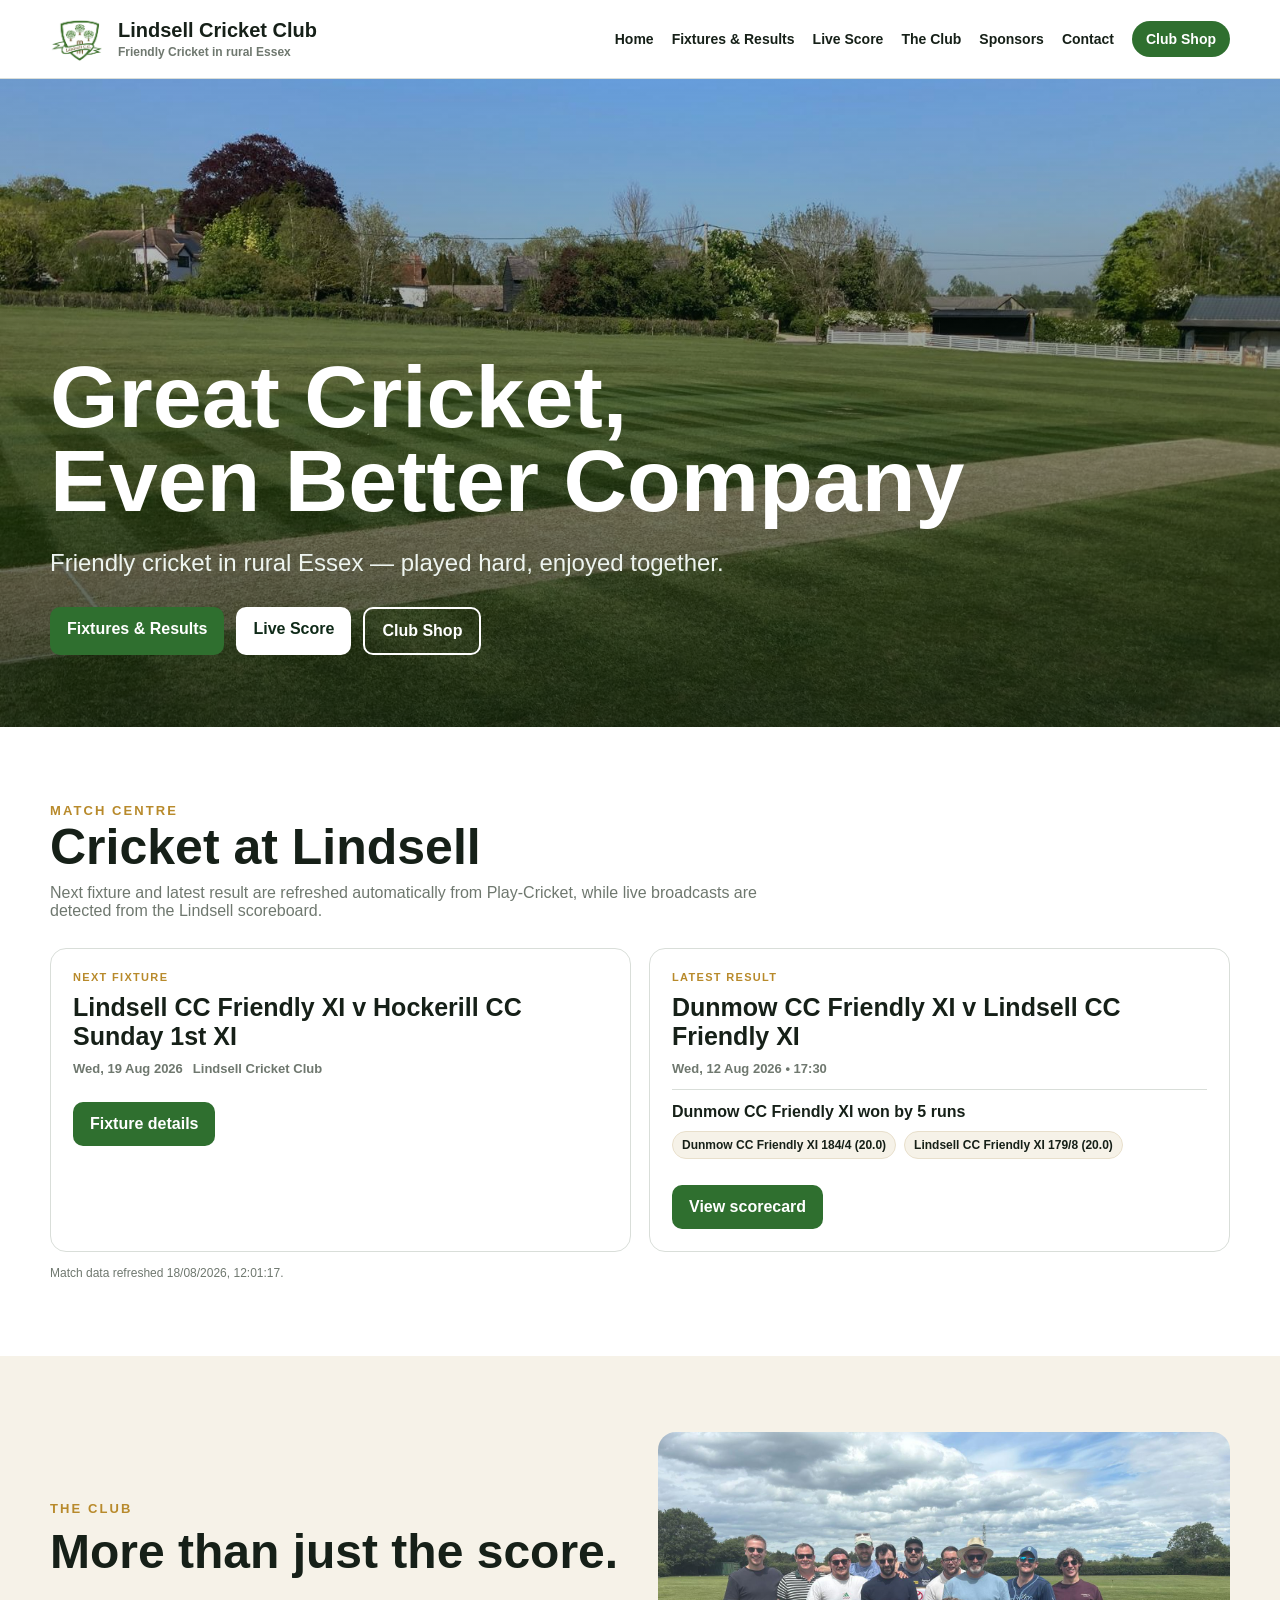
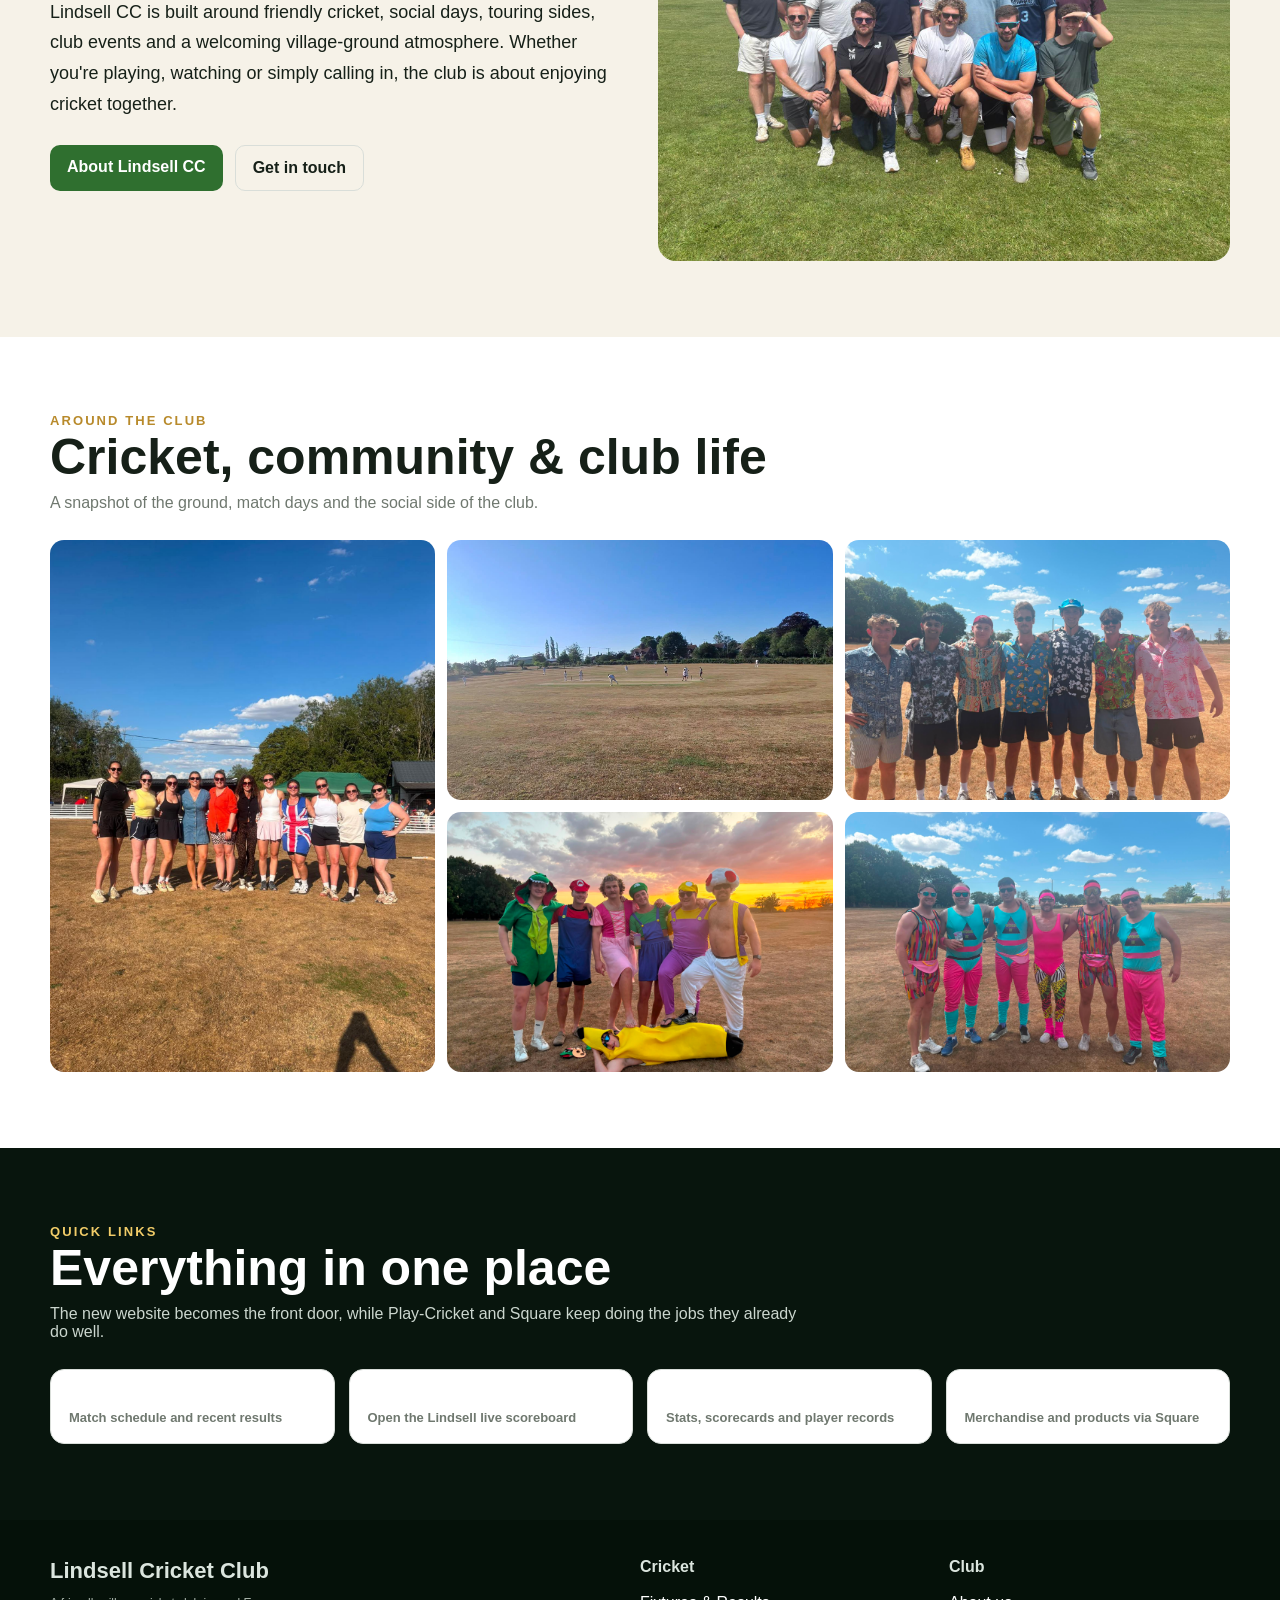
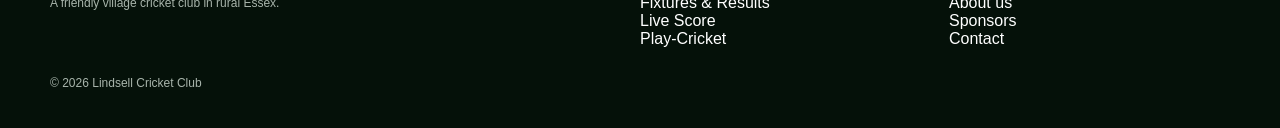
==== index.html @ eb9a1434 "Add files via upload" ====
<!doctype html>
<html lang="en">
<head>
<meta charset="utf-8">
<meta name="viewport" content="width=device-width,initial-scale=1">
<meta name="description" content="Official website of Lindsell Cricket Club">
<title>Home | Lindsell Cricket Club</title>
<link rel="stylesheet" href="assets/css/style.css?v=1.3.9">
</head>
<body class="home-page">
<header class="site-header">
  <div class="container header-inner">
    <a class="brand" href="index.html">
      <img src="assets/images/logo.png" alt="Lindsell Cricket Club logo">
      <div class="brand-text"><strong>Lindsell Cricket Club</strong><span>Friendly Cricket in rural Essex</span></div>
    </a>
    <button class="menu-btn" aria-label="Open menu">☰</button>
    <nav class="nav">
      <a href="index.html">Home</a>
      <a href="fixtures.html">Fixtures & Results</a>
      <a href="live.html">Live Score</a>
      <a href="club.html">The Club</a>
      <a href="sponsors.html">Sponsors</a>
      <a href="contact.html">Contact</a>
      <a class="shop" href="https://lindsell-cc.square.site/" target="_blank" rel="noopener">Club Shop</a>
    </nav>
  </div>
</header>

<section class="hero"><div class="container hero-inner">
  <h1>Great Cricket,<br>Even Better Company</h1>
  <p>Friendly cricket in rural Essex — played hard, enjoyed together.</p>
  <div class="actions"><a class="btn primary" href="fixtures.html">Fixtures & Results</a><a class="btn secondary" href="live.html">Live Score</a><a class="btn outline" href="https://lindsell-cc.square.site/" target="_blank" rel="noopener">Club Shop</a></div>
</div></section>

<section class="section"><div class="container">
  <div class="home-live-banner" data-live-now>
    <div>
      <div class="live-badge"><i></i> LIVE SCOREBOARD</div>
      <div class="live-title" data-live-title>Live cricket at Lindsell</div>
      <div class="live-copy" data-live-copy></div>
    </div>
    <div class="actions"><a class="btn secondary" data-live-link href="live.html">WATCH LIVE SCORE</a></div>
  </div>
  <div class="section-title section-title-stacked"><div><div class="kicker" style="color:var(--gold)">Match centre</div><h2>Cricket at Lindsell</h2></div><p>Next fixture and latest result are refreshed automatically from Play-Cricket, while live broadcasts are detected from the Lindsell scoreboard.</p></div>
  <div class="match-grid">
    <article class="match-card" data-next-fixture><div class="match-label">Next fixture</div><h3>Loading…</h3></article>
    <article class="match-card" data-latest-result><div class="match-label">Latest result</div><h3>Loading…</h3></article>
  </div>
  <div class="data-note" data-match-updated>Loading match data…</div>
</div></section>

<section class="section alt"><div class="container split">
  <div><div class="kicker" style="color:var(--gold)">The club</div><h2 class="club-intro-title">More than just the score.</h2><p class="prose" style="font-size:18px">Lindsell CC is built around friendly cricket, social days, touring sides, club events and a welcoming village-ground atmosphere. Whether you're playing, watching or simply calling in, the club is about enjoying cricket together.</p><div class="actions"><a class="btn primary" href="club.html">About Lindsell CC</a><a class="btn" style="border:1px solid var(--line)" href="contact.html">Get in touch</a></div></div>
  <img src="assets/images/club-team.jpeg" alt="Lindsell Cricket Club group">
</div></section>

<section class="section"><div class="container">
  <div class="section-title section-title-stacked around-club-title"><div><div class="kicker" style="color:var(--gold)">Around the club</div><h2>Cricket, community & club life</h2></div><p>A snapshot of the ground, match days and the social side of the club.</p></div>
  <div class="gallery"><img class="tall" src="assets/images/club-women.jpeg" alt="Club group"><img src="assets/images/ground-match.jpeg" alt="Match at Lindsell"><img src="assets/images/club-youth.jpeg" alt="Young club players"><img src="assets/images/club-fun-1.jpeg" alt="Club fancy dress"><img src="assets/images/club-fun-2.jpeg" alt="Club social team"></div>
</div></section>

<section class="section dark"><div class="container">
  <div class="section-title section-title-stacked"><div><div class="kicker">Quick links</div><h2>Everything in one place</h2></div><p>The new website becomes the front door, while Play-Cricket and Square keep doing the jobs they already do well.</p></div>
  <div class="quick-links"><a href="fixtures.html">Fixtures & Results<span>Match schedule and recent results</span></a><a href="live.html">Live Score<span>Open the Lindsell live scoreboard</span></a><a href="https://lindsell.play-cricket.com/" target="_blank" rel="noopener">Play-Cricket<span>Stats, scorecards and player records</span></a><a href="https://lindsell-cc.square.site/" target="_blank" rel="noopener">Club Shop<span>Merchandise and products via Square</span></a></div>
</div></section>

<footer class="footer">
  <div class="container footer-grid">
    <div><strong style="font-size:22px">Lindsell Cricket Club</strong><p class="small">A friendly village cricket club in rural Essex.</p></div>
    <div><strong>Cricket</strong><br><br><a href="fixtures.html">Fixtures & Results</a><br><a href="live.html">Live Score</a><br><a href="https://lindsell.play-cricket.com/" target="_blank" rel="noopener">Play-Cricket</a></div>
    <div><strong>Club</strong><br><br><a href="club.html">About us</a><br><a href="sponsors.html">Sponsors</a><br><a href="contact.html">Contact</a></div>
  </div>
  <div class="container small" style="margin-top:28px">© 2026 Lindsell Cricket Club</div>
</footer>
<script src="assets/js/site.js?v=1.3.9"></script>
<script src="assets/js/config.js?v=1.3.9"></script>
<script src="assets/js/match-centre.js?v=1.3.9"></script>
</body>
</html>
---- assets/css/style.css ----
:root{
  --green:#2f6f2f;
  --green-dark:#0f2a18;
  --green-deep:#08150d;
  --gold:#b88a2b;
  --cream:#f6f2e8;
  --white:#fff;
  --ink:#162018;
  --muted:#6f786f;
  --line:#d9ded9;
  --max:1180px
}

*{box-sizing:border-box}

html{scroll-behavior:smooth}

body{
  margin:0;
  font-family:Arial,Helvetica,sans-serif;
  color:var(--ink);
  background:#fff
}

a{color:inherit}

img{
  max-width:100%;
  display:block
}

.container{
  width:min(var(--max),calc(100% - 32px));
  margin:0 auto
}


/* =========================
   HEADER
   ========================= */

.site-header{
  position:sticky;
  top:0;
  z-index:100;
  background:rgba(255,255,255,.96);
  backdrop-filter:blur(8px);
  border-bottom:1px solid var(--line)
}

.header-inner{
  min-height:78px;
  display:flex;
  align-items:center;
  justify-content:space-between;
  gap:20px
}

.brand{
  display:flex;
  align-items:center;
  gap:12px;
  text-decoration:none;
  font-weight:900
}

.brand img{
  width:56px;
  height:56px;
  object-fit:contain
}

.brand-text strong{
  display:block;
  font-size:20px
}

.brand-text span{
  font-size:12px;
  color:var(--muted);
  font-weight:700
}

.nav{
  display:flex;
  align-items:center;
  gap:18px;
  flex-wrap:wrap
}

.nav a{
  text-decoration:none;
  font-weight:800;
  font-size:14px
}

.nav a:hover{
  color:var(--green)
}

.nav .shop{
  background:var(--green);
  color:white;
  padding:10px 14px;
  border-radius:999px
}

.menu-btn{
  display:none;
  border:0;
  background:none;
  font-size:26px
}


/* =========================
   HOMEPAGE HERO
   ========================= */

.hero{
  min-height:72vh;
  position:relative;
  color:#fff;
  display:flex;
  align-items:flex-end;
  background:
    linear-gradient(180deg,rgba(3,18,8,.12),rgba(3,18,8,.75)),
    url("../images/ground-pristine.jpeg") center/cover no-repeat
}

.hero-inner{
  padding:120px 0 72px
}

.kicker{
  color:#f1cc68;
  font-size:13px;
  font-weight:900;
  letter-spacing:.16em;
  text-transform:uppercase
}

/*
  Wider heading area so the hero displays:

  Great Cricket,
  Even Better Company.
*/

.hero h1{
  font-size:clamp(46px,8vw,88px);
  line-height:.95;
  margin:10px 0 16px;
  max-width:1200px
}

.hero p{
  font-size:clamp(18px,2.2vw,24px);
  max-width:720px;
  line-height:1.45;
  color:#edf4ef
}


/* =========================
   BUTTONS
   ========================= */

.actions{
  display:flex;
  gap:12px;
  flex-wrap:wrap;
  margin-top:26px
}

.btn{
  display:inline-block;
  text-decoration:none;
  font-weight:900;
  border-radius:10px;
  padding:13px 17px
}

.btn.primary{
  background:var(--green);
  color:#fff
}

.btn.secondary{
  background:#fff;
  color:var(--green-dark)
}

.btn.outline{
  border:2px solid #fff;
  color:#fff
}


/* =========================
   GENERAL SECTIONS
   ========================= */

.section{
  padding:76px 0
}

.section.alt{
  background:var(--cream)
}

.section.dark{
  background:var(--green-deep);
  color:#fff
}

.section-title{
  display:flex;
  justify-content:space-between;
  align-items:end;
  gap:20px;
  margin-bottom:28px
}

.section-title h2{
  font-size:clamp(30px,5vw,50px);
  margin:0
}

.section-title p{
  margin:0;
  color:var(--muted);
  max-width:620px
}

.section.dark .section-title p{
  color:#cbd6ce
}


/* Stacked section titles */

.section-title-stacked{
  display:block;
  margin-bottom:28px;
}

.section-title-stacked h2{
  margin-bottom:8px;
}

.section-title-stacked p{
  margin:0;
  max-width:760px;
}


/* =========================
   CARDS
   ========================= */

.cards{
  display:grid;
  grid-template-columns:repeat(3,1fr);
  gap:18px
}

.card{
  border:1px solid var(--line);
  border-radius:16px;
  overflow:hidden;
  background:#fff
}

.card .body{
  padding:20px
}

.card .label{
  font-size:11px;
  font-weight:900;
  letter-spacing:.12em;
  text-transform:uppercase;
  color:var(--gold)
}

.card h3{
  font-size:24px;
  margin:8px 0 10px
}

.card p{
  color:var(--muted);
  line-height:1.5
}

.card img{
  width:100%;
  height:230px;
  object-fit:cover
}


/* =========================
   SCORE BOXES
   ========================= */

.score-strip{
  display:grid;
  grid-template-columns:1fr 1fr;
  gap:18px
}

.score-box{
  border-radius:16px;
  padding:24px;
  background:var(--green-dark);
  color:#fff;
  min-height:180px
}

.score-box .eyebrow{
  font-size:11px;
  letter-spacing:.12em;
  text-transform:uppercase;
  color:#e8c85f;
  font-weight:900
}

.score-box h3{
  font-size:28px;
  margin:8px 0
}

.score-box p{
  color:#c8d4cb
}

.live-pill{
  display:inline-flex;
  align-items:center;
  gap:7px;
  background:#11361f;
  border:1px solid #1f5b33;
  padding:7px 10px;
  border-radius:999px;
  font-size:12px;
  font-weight:900
}

.live-dot{
  width:9px;
  height:9px;
  border-radius:50%;
  background:#2fe36c
}


/* =========================
   GALLERY
   ========================= */

.gallery{
  display:grid;
  grid-template-columns:repeat(3,1fr);
  grid-auto-rows:260px;
  gap:12px
}

.gallery img{
  width:100%;
  height:100%;
  object-fit:cover;
  border-radius:14px
}

.gallery .tall{
  grid-row:span 2
}

.gallery .wide{
  grid-column:span 2
}


/* =========================
   SPLIT CONTENT
   ========================= */

.split{
  display:grid;
  grid-template-columns:1fr 1fr;
  gap:36px;
  align-items:center
}

.split img{
  border-radius:18px;
  height:100%;
  object-fit:cover
}

.club-intro-title{
  font-size:48px;
  margin:8px 0 16px
}


/* =========================
   QUICK LINKS
   ========================= */

.quick-links{
  display:grid;
  grid-template-columns:repeat(4,1fr);
  gap:14px
}

.quick-links a{
  display:block;
  text-decoration:none;
  border:1px solid var(--line);
  border-radius:14px;
  padding:18px;
  background:#fff;
  font-weight:900
}

.quick-links a span{
  display:block;
  color:var(--muted);
  font-size:13px;
  margin-top:4px;
  font-weight:600
}


/* =========================
   FOOTER
   ========================= */

.footer{
  background:#051109;
  color:#dbe5de;
  padding:38px 0
}

.footer-grid{
  display:grid;
  grid-template-columns:2fr 1fr 1fr;
  gap:28px
}

.footer a{
  color:#fff;
  text-decoration:none
}

.small{
  font-size:12px;
  color:#a8b4ab
}


/* =========================
   INNER PAGE HERO
   ========================= */

.page-hero{
  background:var(--green-dark);
  color:#fff;
  padding:70px 0 50px
}

.page-hero h1{
  font-size:clamp(40px,7vw,68px);
  margin:0 0 8px
}

.prose{
  max-width:850px;
  font-size:18px;
  line-height:1.7
}

.notice{
  border-left:5px solid var(--gold);
  background:#fff8df;
  padding:16px 18px;
  border-radius:8px
}


/* =========================
   MATCH CENTRE
   ========================= */

.match-grid{
  display:grid;
  grid-template-columns:1fr 1fr;
  gap:18px
}

.match-card{
  position:relative;
  border:1px solid var(--line);
  border-radius:16px;
  background:#fff;
  padding:22px;
  overflow:hidden
}

.match-card .match-label{
  font-size:11px;
  font-weight:900;
  letter-spacing:.12em;
  text-transform:uppercase;
  color:var(--gold)
}

.match-card h3{
  font-size:25px;
  line-height:1.15;
  margin:10px 0
}

.match-meta{
  display:flex;
  gap:10px;
  flex-wrap:wrap;
  color:var(--muted);
  font-size:13px;
  font-weight:700
}

.match-result{
  margin-top:13px;
  padding-top:13px;
  border-top:1px solid var(--line);
  font-weight:900
}

.innings-list{
  display:flex;
  gap:8px;
  flex-wrap:wrap;
  margin-top:10px
}

.innings-chip{
  background:var(--cream);
  border:1px solid #e8dfcb;
  border-radius:999px;
  padding:6px 9px;
  font-size:12px;
  font-weight:900
}


/* =========================
   LIVE HOMEPAGE BANNER
   ========================= */

.home-live-banner{
  display:none;
  margin-bottom:18px;
  border-radius:16px;
  padding:18px 20px;
  background:linear-gradient(135deg,#0a3519,#061d0e);
  color:#fff;
  border:1px solid #1a6032
}

.home-live-banner.visible{
  display:flex;
  align-items:center;
  justify-content:space-between;
  gap:18px
}

.home-live-banner .live-title{
  font-size:clamp(24px,4vw,38px);
  font-weight:950;
  margin:4px 0
}

.home-live-banner .live-copy{
  color:#cce0d2
}

.home-live-banner .live-badge{
  display:inline-flex;
  gap:8px;
  align-items:center;
  color:#4cf07c;
  font-size:12px;
  font-weight:950;
  letter-spacing:.08em
}

.home-live-banner .live-badge i{
  display:block;
  width:10px;
  height:10px;
  background:#33e36c;
  border-radius:50%;
  box-shadow:0 0 0 5px rgba(51,227,108,.12)
}


/* =========================
   FIXTURES
   ========================= */

.fixtures-list{
  display:grid;
  gap:12px
}

.fixture-row{
  display:grid;
  grid-template-columns:150px 1fr auto;
  gap:18px;
  align-items:center;
  padding:17px 18px;
  border:1px solid var(--line);
  border-radius:14px;
  background:#fff
}

.fixture-date{
  font-size:13px;
  color:var(--muted);
  font-weight:800
}

.fixture-teams{
  font-weight:900;
  font-size:18px
}

.fixture-ground{
  font-size:12px;
  color:var(--muted);
  margin-top:5px
}

.fixture-row a{
  text-decoration:none;
  color:var(--green);
  font-weight:900
}

.fixture-result{
  margin-top:5px;
  font-size:13px;
  font-weight:800;
  color:var(--green)
}

.data-note{
  font-size:12px;
  color:var(--muted);
  margin-top:14px
}


/* =========================
   SPONSOR CTA
   ========================= */

.sponsor-cta{
  align-items:start;
}

.sponsor-cta > div{
  padding-top:20px;
}


/* =========================
   WEBSITE v1.3
   CLUB / CONTACT / SPONSORS
   ========================= */

.contact-layout{
  display:grid;
  grid-template-columns:minmax(0,.9fr) minmax(0,1.1fr);
  gap:36px;
  align-items:start
}

.contact-list{
  display:grid;
  gap:12px;
  margin-top:24px
}

.contact-item{
  border:1px solid var(--line);
  border-radius:14px;
  padding:16px 18px;
  background:#fff
}

.contact-label{
  font-size:11px;
  color:var(--gold);
  font-weight:900;
  letter-spacing:.11em;
  text-transform:uppercase;
  margin-bottom:6px
}

.contact-item a{
  color:var(--green);
  font-weight:900;
  text-decoration:none
}

.social-links{
  display:flex;
  flex-wrap:wrap;
  gap:10px;
  margin-top:24px
}

.social-links a{
  display:inline-flex;
  align-items:center;
  justify-content:center;
  padding:10px 13px;
  border-radius:999px;
  background:var(--green-dark);
  color:#fff;
  text-decoration:none;
  font-size:13px;
  font-weight:900
}

.map-card{
  overflow:hidden;
  border:1px solid var(--line);
  border-radius:18px;
  min-height:480px;
  background:#e8ece9;
  box-shadow:0 18px 45px rgba(0,0,0,.08)
}

.map-card iframe{
  display:block;
  width:100%;
  min-height:480px;
  height:100%;
  border:0
}

.sponsor-grid{
  display:grid;
  grid-template-columns:repeat(3,minmax(0,1fr));
  gap:18px
}

.sponsor-card{
  border:1px solid var(--line);
  border-radius:16px;
  padding:24px;
  background:#fff;
  display:flex;
  flex-direction:column;
  align-items:flex-start;
  min-height:270px
}

.sponsor-name{
  font-size:26px;
  font-weight:950;
  line-height:1.05;
  color:var(--green-dark)
}

.sponsor-card p{
  color:var(--muted);
  line-height:1.55;
  flex:1
}


/* =========================
   WEBSITE v1.3.1
   SPONSOR LOGOS
   ========================= */

.sponsor-logo{
  width:100%;
  height:150px;
  display:flex;
  align-items:center;
  justify-content:center;
  margin-bottom:22px;
  padding:6px 10px;
  border-bottom:1px solid var(--line)
}

.sponsor-logo img{
  display:block;
  width:auto;
  height:auto;
  max-width:220px;
  max-height:130px;
  object-fit:contain
}


/* =========================
   TABLET / SMALL DESKTOP
   ========================= */

@media(max-width:900px){

  .nav{
    display:none;
    position:absolute;
    left:0;
    right:0;
    top:78px;
    background:#fff;
    padding:18px 16px;
    border-bottom:1px solid var(--line);
    flex-direction:column;
    align-items:flex-start
  }

  .nav.open{
    display:flex
  }

/* =========================
   WEBSITE v1.2 — INTEGRATED LIVE SCORE
   ========================= */

.live-page-hero{
  padding-bottom:42px;
}

.live-score-section{
  padding-top:42px;
}

.live-score-toolbar{
  display:flex;
  align-items:end;
  justify-content:space-between;
  gap:20px;
  margin-bottom:18px;
}

.live-score-toolbar h2{
  margin:5px 0 0;
  font-size:clamp(30px,5vw,48px);
}

.live-score-frame-shell{
  width:100%;
  aspect-ratio:16 / 9;
  border-radius:18px;
  overflow:hidden;
  background:#020403;
  border:1px solid #1c2b22;
  box-shadow:0 18px 45px rgba(0,0,0,.12);
}

.live-score-frame{
  display:block;
  width:100%;
  height:100%;
  border:0;
  background:#020403;
}

.live-page-note{
  margin-top:16px;
  padding:14px 16px;
  border-radius:12px;
  background:var(--cream);
  color:var(--muted);
  font-size:13px;
  line-height:1.5;
}

.live-page-note strong{
  color:var(--ink);
}

@media(max-width:760px){

  .live-score-toolbar{
    align-items:flex-start;
    flex-direction:column;
  }

  .live-score-frame-shell{
    border-radius:12px;
  }

}

  .menu-btn{
    display:block
  }

  .cards,
  .quick-links{
    grid-template-columns:1fr 1fr
  }

  .split,
  .score-strip{
    grid-template-columns:1fr
  }

  .gallery{
    grid-template-columns:1fr 1fr
  }

  .gallery .wide{
    grid-column:span 1
  }

  .footer-grid{
    grid-template-columns:1fr
  }

  .contact-layout{
    grid-template-columns:1fr
  }

  .sponsor-grid{
    grid-template-columns:1fr
  }

  .map-card,
  .map-card iframe{
    min-height:380px
  }
}


/* =========================
   MOBILE
   ========================= */

@media(max-width:760px){

  .match-grid{
    grid-template-columns:1fr
  }

  .home-live-banner.visible{
    display:block
  }

  .home-live-banner .actions{
    margin-top:14px
  }

  .fixture-row{
    grid-template-columns:1fr
  }
}

@media(max-width:620px){

  /* Homepage mobile layout: keep key headings intentional and easy to scan. */
  .home-page .section{
    padding:52px 0
  }

  .home-page .hero h1{
    font-size:clamp(27px,7.4vw,34px);
    line-height:1;
    white-space:nowrap
  }

  .home-page .hero .actions{
    display:flex;
    flex-direction:column;
    align-items:flex-start;
    width:auto;
    max-width:none
  }

  .home-page .hero .actions .btn{
    display:inline-block;
    width:auto;
    text-align:center
  }

  .home-page .section-title{
    display:block;
    margin-bottom:24px
  }

  .home-page .section-title h2{
    font-size:clamp(25px,7.5vw,30px);
    line-height:1.08;
    white-space:nowrap;
    margin-top:5px
  }

  .home-page .section-title p{
    max-width:none;
    margin-top:12px;
    line-height:1.5
  }

  .home-page .section-title .kicker{
    white-space:nowrap
  }

  .home-page .quick-links a{
    display:flex;
    flex-direction:column;
    justify-content:center;
    min-height:58px;
    padding:6px 18px
  }

  .home-page .around-club-title h2{
    font-size:clamp(20px,6vw,28px)
  }

  .home-page .club-intro-title{
    font-size:clamp(24px,7vw,30px);
    line-height:1.05;
    white-space:nowrap
  }

  .home-page .menu-btn{
    width:44px;
    height:44px;
    padding:0;
    display:grid;
    place-items:center;
    cursor:pointer
  }

  .cards,
  .quick-links,
  .gallery{
    grid-template-columns:1fr
  }

  .gallery .tall,
  .gallery .wide{
    grid-row:auto;
    grid-column:auto
  }

  .hero{
    min-height:66vh
  }

  .hero-inner{
    padding:90px 0 48px
  }

  .brand-text span{
    display:none
  }
}

.sponsor-card .btn{
  align-self:center;
}
@media(max-width:380px){

  .home-page .header-inner{
    gap:8px
  }

  .home-page .brand{
    gap:8px
  }

  .home-page .brand img{
    width:48px;
    height:48px
  }

  .home-page .brand-text strong{
    font-size:17px
  }
}
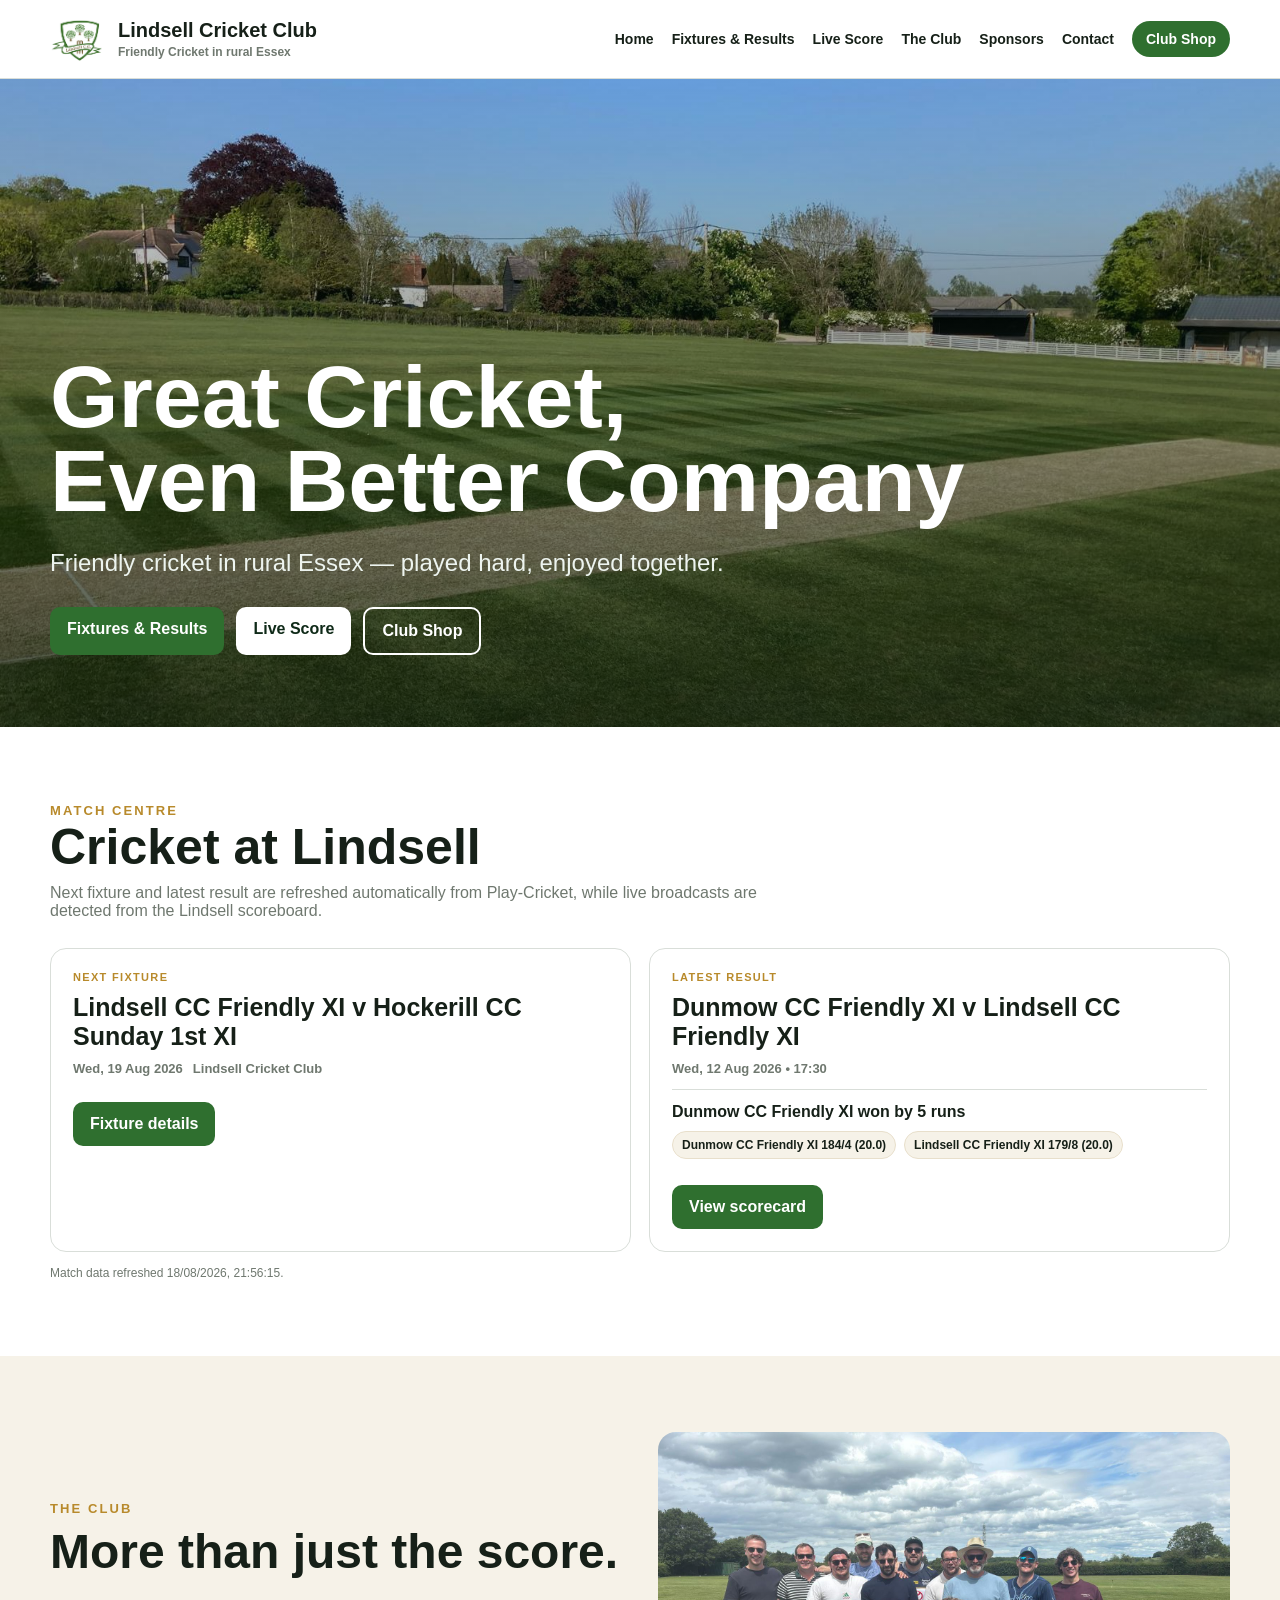
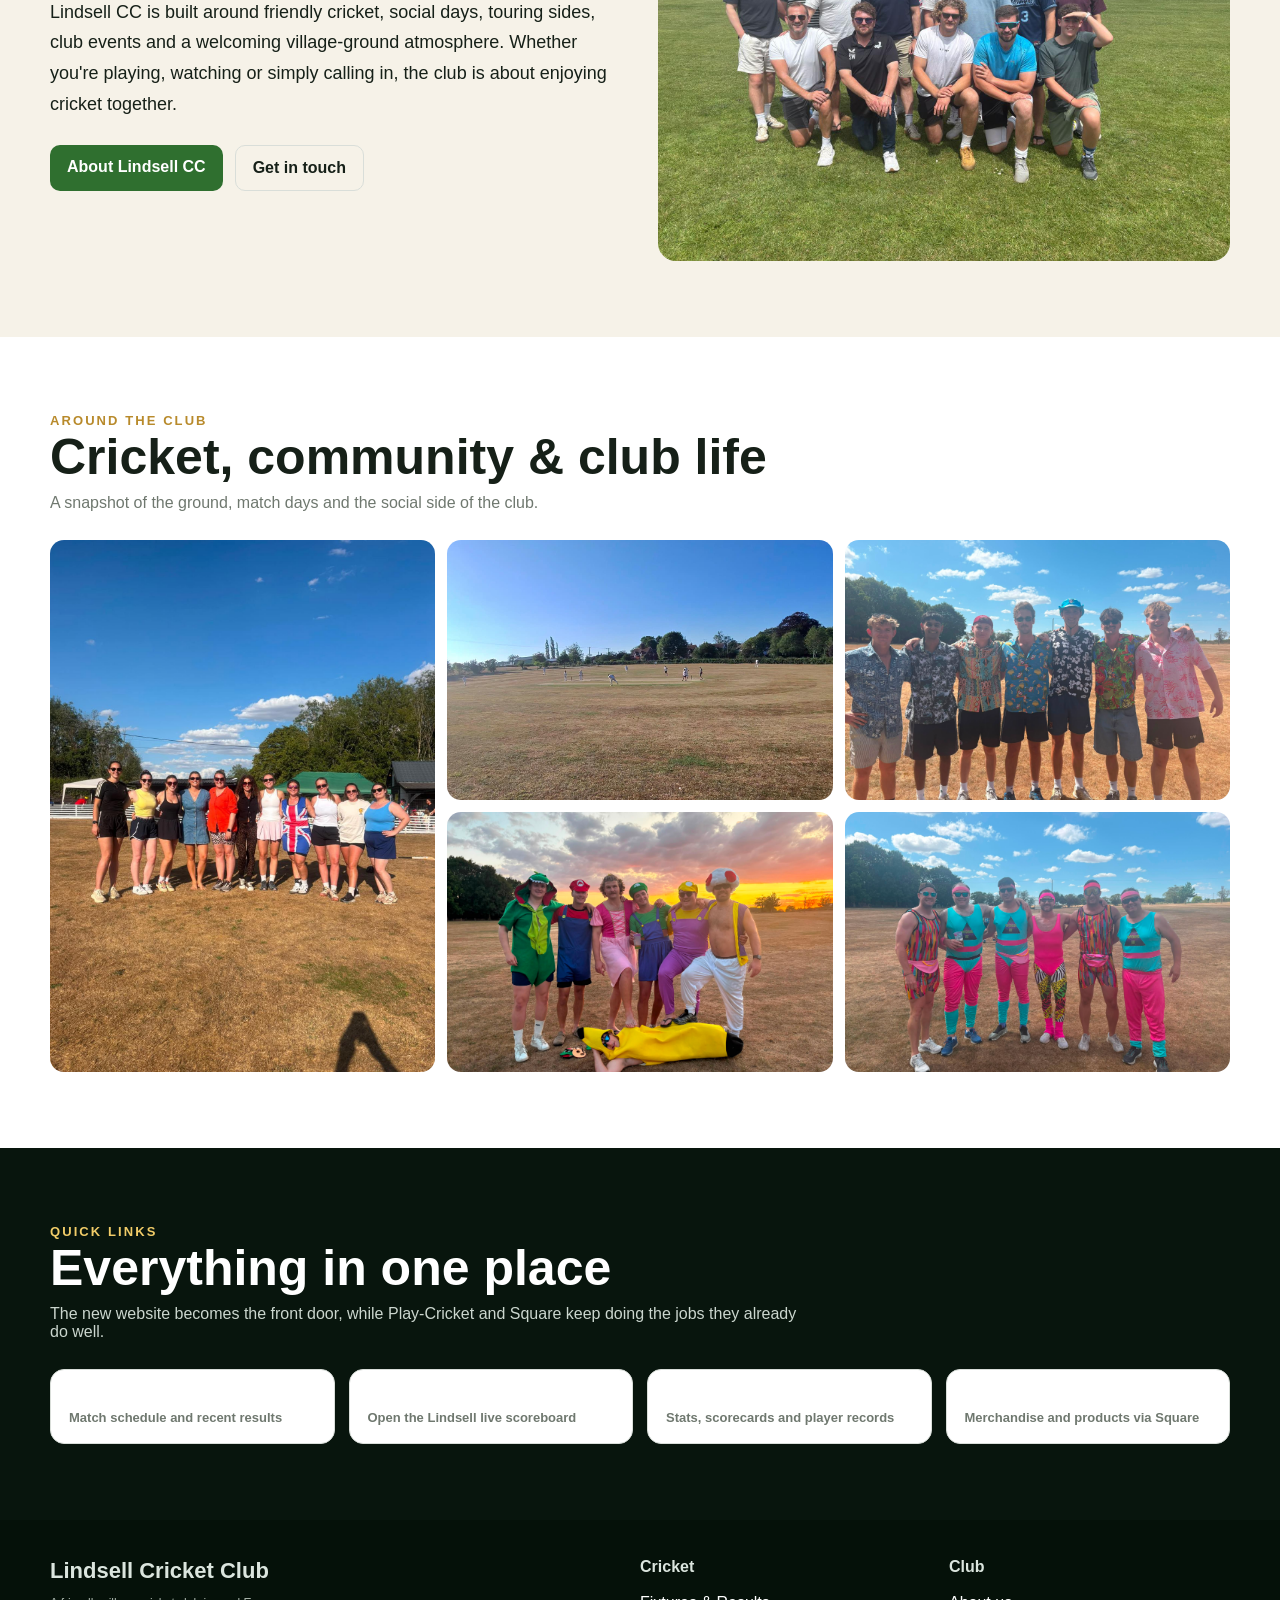
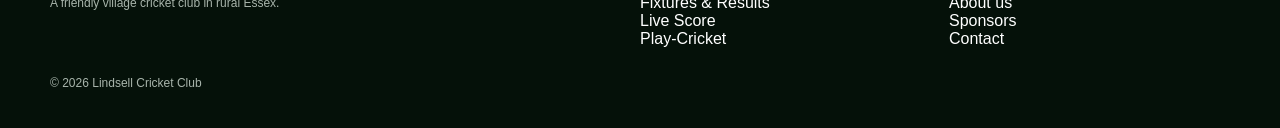
==== commit a08942d0: "Add files via upload" ====
--- a/index.html
+++ b/index.html
@@ -5,7 +5,7 @@
 <meta name="viewport" content="width=device-width,initial-scale=1">
 <meta name="description" content="Official website of Lindsell Cricket Club">
 <title>Home | Lindsell Cricket Club</title>
-<link rel="stylesheet" href="assets/css/style.css?v=1.3.9">
+<link rel="stylesheet" href="assets/css/style.css?v=1.3.16">
 </head>
 <body class="home-page">
 <header class="site-header">
--- a/assets/css/style.css
+++ b/assets/css/style.css
@@ -813,6 +813,79 @@
 
 
 /* =========================
+   WEBSITE v1.3.12 — LIVE SCORE DESKTOP RESTORE
+   ========================= */
+
+/*
+  These rules must remain global. They previously sat inside the <=900px
+  media query, which meant desktop browsers fell back to the iframe's
+  default small dimensions.
+*/
+.live-page-hero{
+  padding-bottom:42px;
+}
+
+.live-score-section{
+  padding-top:42px;
+}
+
+.live-score-toolbar{
+  display:flex;
+  align-items:end;
+  justify-content:space-between;
+  gap:20px;
+  margin-bottom:18px;
+}
+
+.live-score-toolbar h2{
+  margin:5px 0 0;
+  font-size:clamp(30px,5vw,48px);
+}
+
+.live-score-frame-shell{
+  width:100%;
+  aspect-ratio:16 / 9;
+  border-radius:18px;
+  overflow:hidden;
+  background:#020403;
+  border:1px solid #1c2b22;
+  box-shadow:0 18px 45px rgba(0,0,0,.12);
+}
+
+.live-score-frame{
+  display:block;
+  width:100%;
+  height:100%;
+  border:0;
+  background:#020403;
+}
+
+.live-page-note{
+  margin-top:16px;
+  padding:14px 16px;
+  border-radius:12px;
+  background:var(--cream);
+  color:var(--muted);
+  font-size:13px;
+  line-height:1.5;
+}
+
+.live-page-note strong{
+  color:var(--ink);
+}
+
+@media(max-width:760px){
+  .live-score-toolbar{
+    align-items:flex-start;
+    flex-direction:column;
+  }
+
+  .live-score-frame-shell{
+    border-radius:12px;
+  }
+}
+
+/* =========================
    TABLET / SMALL DESKTOP
    ========================= */
 
@@ -835,76 +908,6 @@
     display:flex
   }
 
-/* =========================
-   WEBSITE v1.2 — INTEGRATED LIVE SCORE
-   ========================= */
-
-.live-page-hero{
-  padding-bottom:42px;
-}
-
-.live-score-section{
-  padding-top:42px;
-}
-
-.live-score-toolbar{
-  display:flex;
-  align-items:end;
-  justify-content:space-between;
-  gap:20px;
-  margin-bottom:18px;
-}
-
-.live-score-toolbar h2{
-  margin:5px 0 0;
-  font-size:clamp(30px,5vw,48px);
-}
-
-.live-score-frame-shell{
-  width:100%;
-  aspect-ratio:16 / 9;
-  border-radius:18px;
-  overflow:hidden;
-  background:#020403;
-  border:1px solid #1c2b22;
-  box-shadow:0 18px 45px rgba(0,0,0,.12);
-}
-
-.live-score-frame{
-  display:block;
-  width:100%;
-  height:100%;
-  border:0;
-  background:#020403;
-}
-
-.live-page-note{
-  margin-top:16px;
-  padding:14px 16px;
-  border-radius:12px;
-  background:var(--cream);
-  color:var(--muted);
-  font-size:13px;
-  line-height:1.5;
-}
-
-.live-page-note strong{
-  color:var(--ink);
-}
-
-@media(max-width:760px){
-
-  .live-score-toolbar{
-    align-items:flex-start;
-    flex-direction:column;
-  }
-
-  .live-score-frame-shell{
-    border-radius:12px;
-  }
-
-}
-
   .menu-btn{
     display:block
   }
@@ -1093,3 +1096,203 @@
   }
 }
 
+
+
+/* =========================
+   WEBSITE v1.3.10 — FIXTURES & RESULTS PAGE POLISH
+   ========================= */
+
+.fixtures-page .playcricket-results-btn{
+  background:#fff;
+  color:var(--green-dark);
+  border:1px solid var(--line)
+}
+
+@media(max-width:620px){
+
+  .fixtures-page .section{
+    padding:52px 0
+  }
+
+  .fixtures-page .page-hero{
+    padding:52px 0 38px
+  }
+
+  .fixtures-page .page-hero h1{
+    font-size:clamp(27px,8.4vw,38px);
+    line-height:1.04;
+    white-space:nowrap
+  }
+
+  .fixtures-page .page-hero p{
+    margin-bottom:0;
+    line-height:1.5
+  }
+
+  .fixtures-page .section-title{
+    display:block;
+    margin-bottom:24px
+  }
+
+  .fixtures-page .section-title h2{
+    font-size:clamp(25px,7.5vw,30px);
+    line-height:1.08;
+    white-space:nowrap;
+    margin-top:5px
+  }
+
+  .fixtures-page .section-title p{
+    max-width:none;
+    margin-top:12px;
+    line-height:1.5
+  }
+
+  .fixtures-page .section-title .kicker{
+    white-space:nowrap
+  }
+
+  .fixtures-page .fixture-row{
+    gap:10px;
+    padding:15px 16px
+  }
+
+  .fixtures-page .fixture-date{
+    font-size:12px;
+    line-height:1.35
+  }
+
+  .fixtures-page .fixture-teams{
+    font-size:16px;
+    line-height:1.3
+  }
+
+  .fixtures-page .fixture-ground,
+  .fixtures-page .fixture-result{
+    line-height:1.4
+  }
+
+  .fixtures-page .fixture-row > a{
+    width:max-content;
+    margin-top:2px
+  }
+
+  .fixtures-page .actions{
+    flex-direction:column;
+    align-items:flex-start
+  }
+
+  .fixtures-page .actions .btn{
+    width:auto;
+    text-align:center
+  }
+
+  .fixtures-page .menu-btn{
+    width:44px;
+    height:44px;
+    padding:0;
+    display:grid;
+    place-items:center;
+    cursor:pointer
+  }
+}
+
+@media(max-width:380px){
+
+  .fixtures-page .header-inner{
+    gap:8px
+  }
+
+  .fixtures-page .brand{
+    gap:8px
+  }
+
+  .fixtures-page .brand img{
+    width:48px;
+    height:48px
+  }
+
+  .fixtures-page .brand-text strong{
+    font-size:17px
+  }
+}
+
+/* =========================
+   WEBSITE v1.3.11 — MOBILE TEAM LINE BREAK
+   ========================= */
+
+@media(max-width:620px){
+  .fixtures-page .fixture-away-team{
+    display:block
+  }
+}
+
+
+/* =========================
+   WEBSITE v1.3.14 — LIVE SCORE MOBILE ALIGNMENT
+   ========================= */
+
+@media(max-width:620px){
+  .live-page .live-score-section{
+    padding-top:34px;
+    padding-bottom:52px
+  }
+
+  .live-page .live-score-toolbar{
+    width:100%;
+    gap:14px;
+    margin-bottom:14px
+  }
+
+  .live-page .live-score-toolbar h2{
+    font-size:clamp(25px,7.5vw,30px);
+    line-height:1.08
+  }
+
+  .live-page .live-score-toolbar .btn{
+    margin:0;
+    align-self:flex-start
+  }
+
+  .live-page .live-score-frame-shell{
+    width:100%;
+    max-width:100%;
+    margin:0 auto;
+    aspect-ratio:16 / 9;
+    border-radius:10px;
+    box-shadow:0 10px 28px rgba(0,0,0,.10)
+  }
+
+  .live-page .live-page-note{
+    margin-top:12px;
+    padding:12px 13px;
+    line-height:1.45
+  }
+
+  .live-page .menu-btn{
+    width:44px;
+    height:44px;
+    padding:0;
+    display:grid;
+    place-items:center;
+    cursor:pointer
+  }
+}
+
+@media(max-width:380px){
+  .live-page .header-inner{
+    gap:8px
+  }
+
+  .live-page .brand{
+    gap:8px
+  }
+
+  .live-page .brand img{
+    width:48px;
+    height:48px
+  }
+
+  .live-page .brand-text strong{
+    font-size:17px
+  }
+}
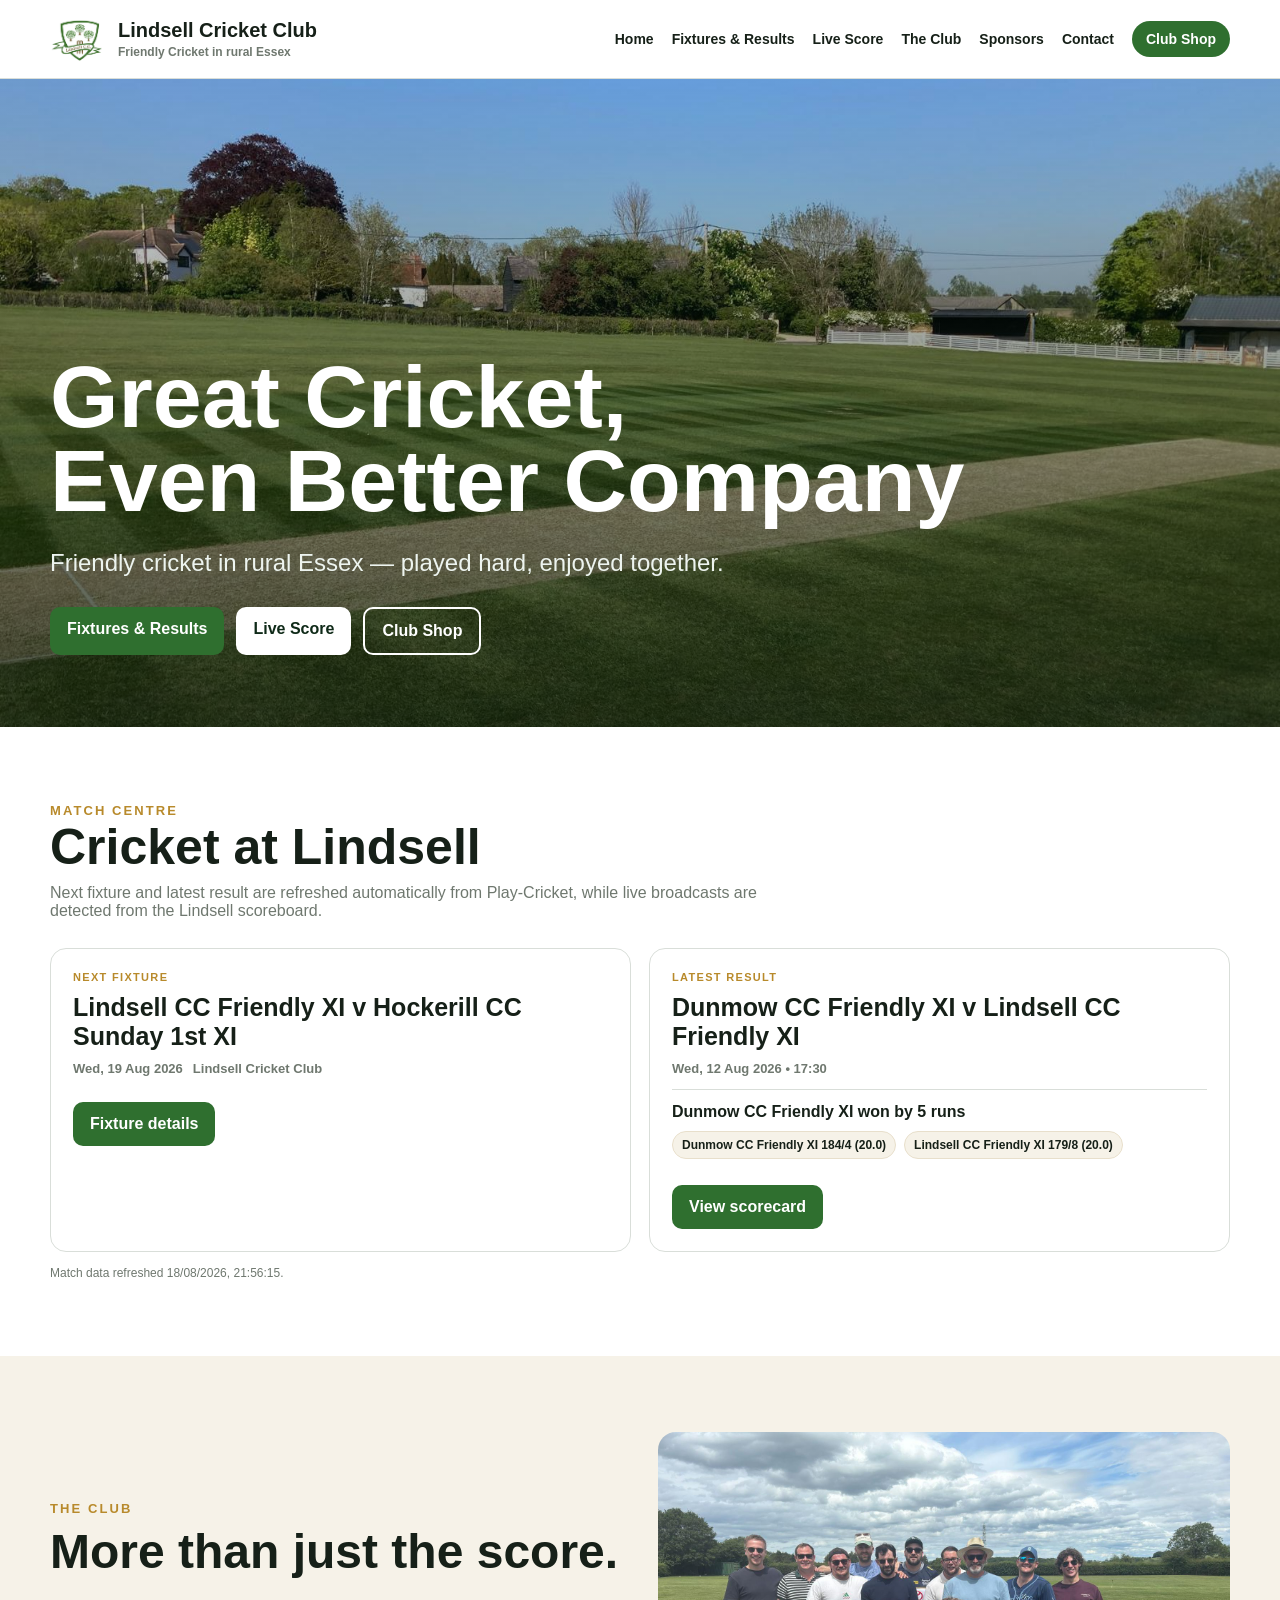
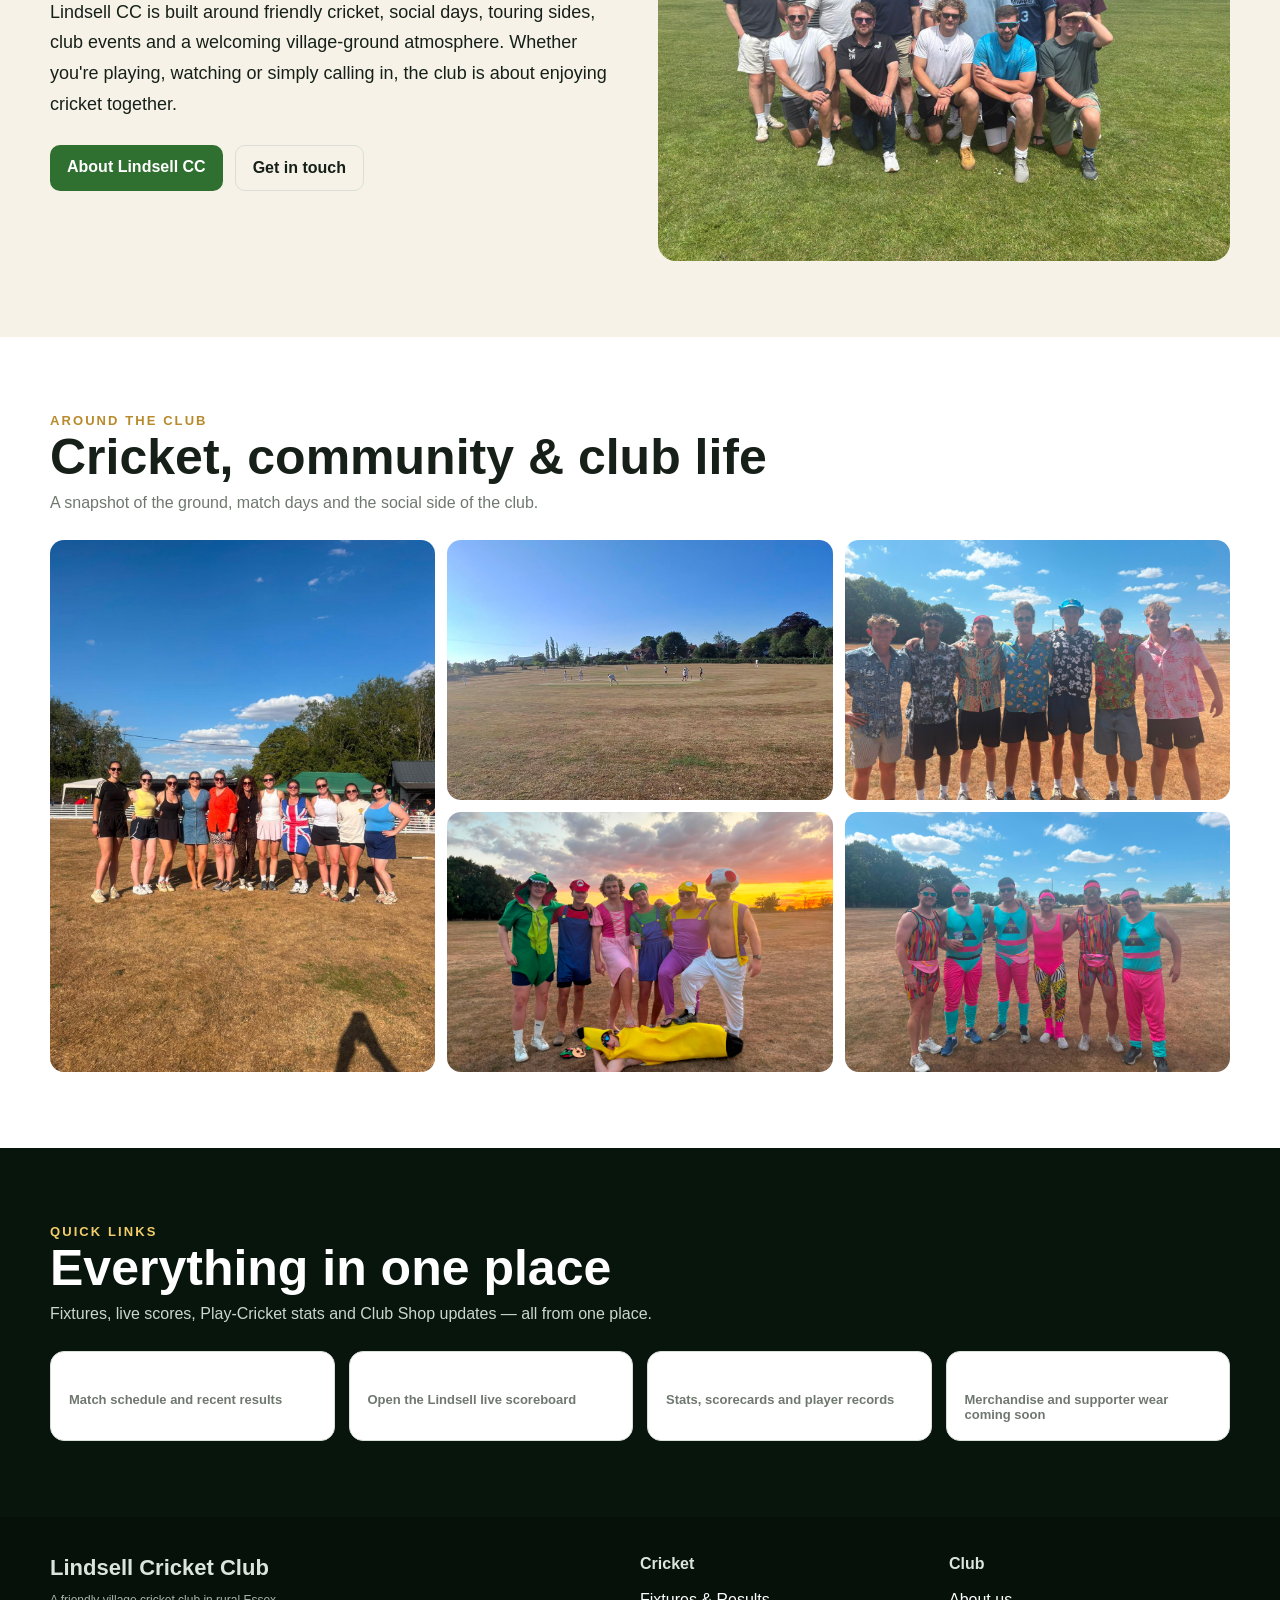
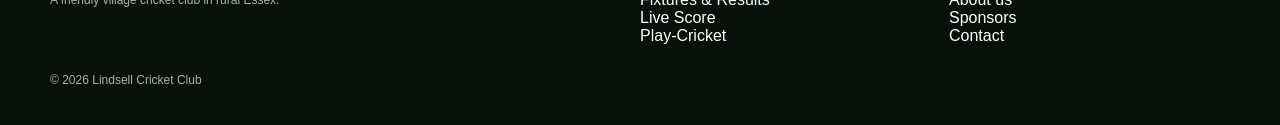
==== commit c6260f77: "Add files via upload" ====
--- a/index.html
+++ b/index.html
@@ -5,7 +5,7 @@
 <meta name="viewport" content="width=device-width,initial-scale=1">
 <meta name="description" content="Official website of Lindsell Cricket Club">
 <title>Home | Lindsell Cricket Club</title>
-<link rel="stylesheet" href="assets/css/style.css?v=1.3.16">
+<link rel="stylesheet" href="assets/css/style.css?v=1.3.19">
 </head>
 <body class="home-page">
 <header class="site-header">
@@ -22,7 +22,7 @@
       <a href="club.html">The Club</a>
       <a href="sponsors.html">Sponsors</a>
       <a href="contact.html">Contact</a>
-      <a class="shop" href="https://lindsell-cc.square.site/" target="_blank" rel="noopener">Club Shop</a>
+      <a class="shop" href="shop.html">Club Shop</a>
     </nav>
   </div>
 </header>
@@ -30,7 +30,7 @@
 <section class="hero"><div class="container hero-inner">
   <h1>Great Cricket,<br>Even Better Company</h1>
   <p>Friendly cricket in rural Essex — played hard, enjoyed together.</p>
-  <div class="actions"><a class="btn primary" href="fixtures.html">Fixtures & Results</a><a class="btn secondary" href="live.html">Live Score</a><a class="btn outline" href="https://lindsell-cc.square.site/" target="_blank" rel="noopener">Club Shop</a></div>
+  <div class="actions"><a class="btn primary" href="fixtures.html">Fixtures & Results</a><a class="btn secondary" href="live.html">Live Score</a><a class="btn outline" href="shop.html">Club Shop</a></div>
 </div></section>
 
 <section class="section"><div class="container">
@@ -61,8 +61,8 @@
 </div></section>
 
 <section class="section dark"><div class="container">
-  <div class="section-title section-title-stacked"><div><div class="kicker">Quick links</div><h2>Everything in one place</h2></div><p>The new website becomes the front door, while Play-Cricket and Square keep doing the jobs they already do well.</p></div>
-  <div class="quick-links"><a href="fixtures.html">Fixtures & Results<span>Match schedule and recent results</span></a><a href="live.html">Live Score<span>Open the Lindsell live scoreboard</span></a><a href="https://lindsell.play-cricket.com/" target="_blank" rel="noopener">Play-Cricket<span>Stats, scorecards and player records</span></a><a href="https://lindsell-cc.square.site/" target="_blank" rel="noopener">Club Shop<span>Merchandise and products via Square</span></a></div>
+  <div class="section-title section-title-stacked"><div><div class="kicker">Quick links</div><h2>Everything in one place</h2></div><p>Fixtures, live scores, Play-Cricket stats and Club Shop updates — all from one place.</p></div>
+  <div class="quick-links"><a href="fixtures.html">Fixtures & Results<span>Match schedule and recent results</span></a><a href="live.html">Live Score<span>Open the Lindsell live scoreboard</span></a><a href="https://lindsell.play-cricket.com/" target="_blank" rel="noopener">Play-Cricket<span>Stats, scorecards and player records</span></a><a href="shop.html">Club Shop<span>Merchandise and supporter wear coming soon</span></a></div>
 </div></section>
 
 <footer class="footer">
--- a/assets/css/style.css
+++ b/assets/css/style.css
@@ -469,7 +469,10 @@
 .page-hero{
   background:var(--green-dark);
   color:#fff;
-  padding:70px 0 50px
+  min-height:220px;
+  display:flex;
+  align-items:center;
+  padding:0
 }
 
 .page-hero h1{
@@ -821,10 +824,6 @@
   media query, which meant desktop browsers fell back to the iframe's
   default small dimensions.
 */
-.live-page-hero{
-  padding-bottom:42px;
-}
-
 .live-score-section{
   padding-top:42px;
 }
@@ -1115,7 +1114,8 @@
   }
 
   .fixtures-page .page-hero{
-    padding:52px 0 38px
+    min-height:170px;
+    padding:0
   }
 
   .fixtures-page .page-hero h1{
@@ -1296,3 +1296,21 @@
     font-size:17px
   }
 }
+
+/* =========================
+   WEBSITE v1.3.16 — CONSISTENT INNER PAGE BANNERS
+   ========================= */
+
+@media(max-width:620px){
+  .page-hero,
+  .fixtures-page .page-hero{
+    min-height:170px;
+    padding:0
+  }
+}
+
+/* =========================
+   WEBSITE v1.3.17 — PAGE HERO CONTENT ALIGNMENT
+   Restores the standard centred .container width inside inner-page heroes
+   while retaining the consistent v1.3.16 banner heights.
+   ========================= */
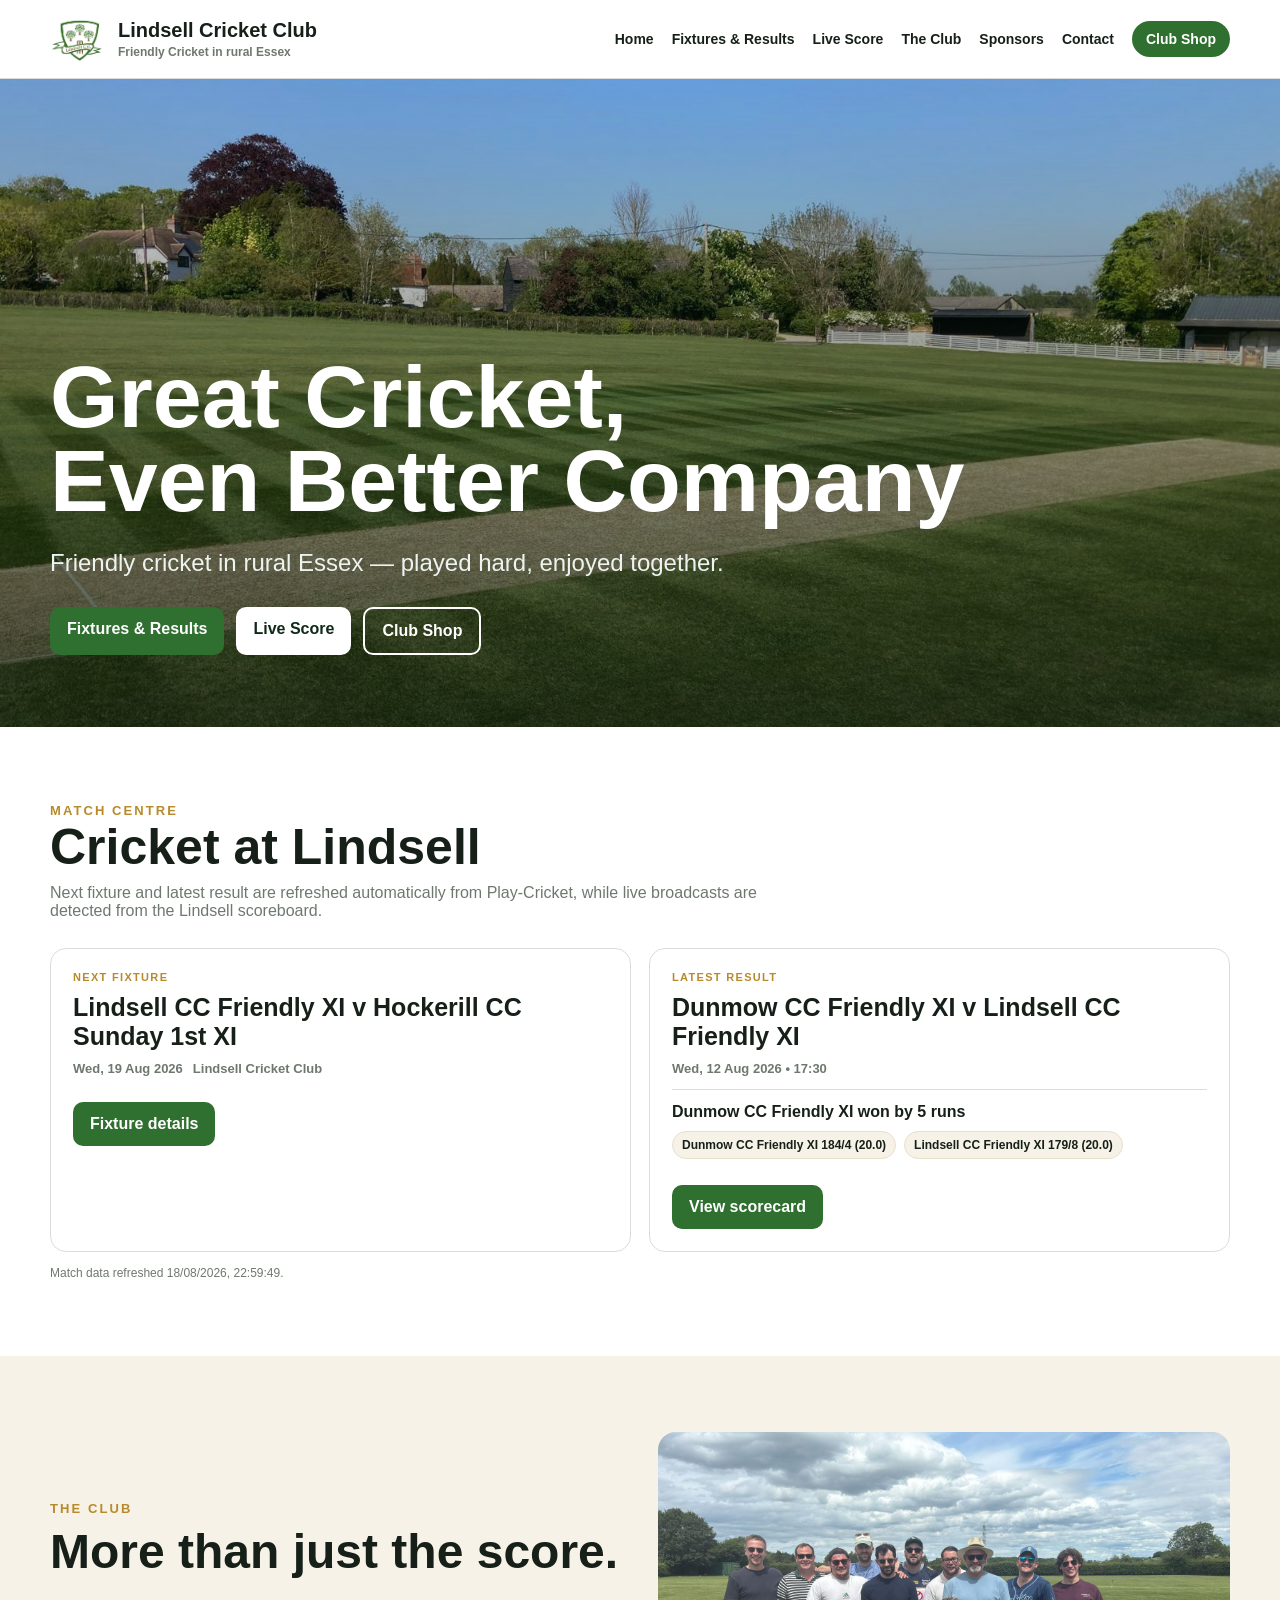
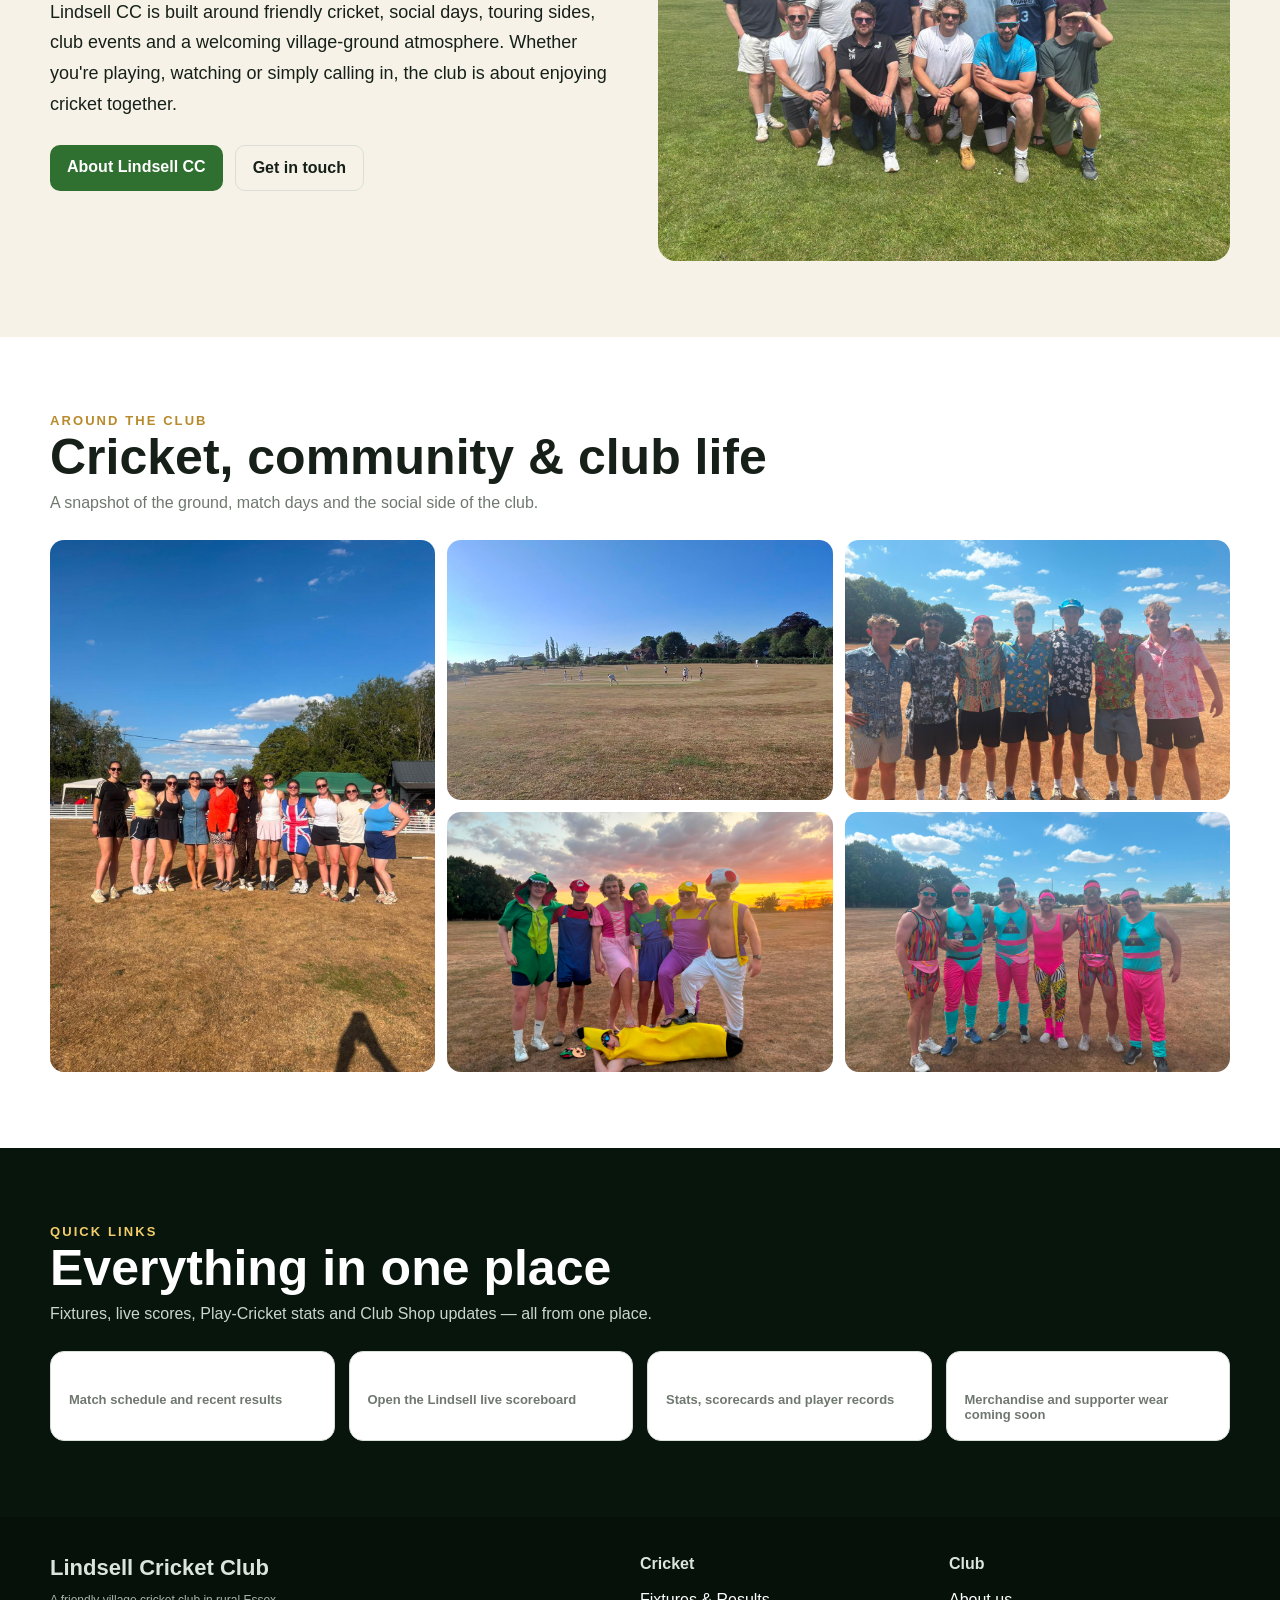
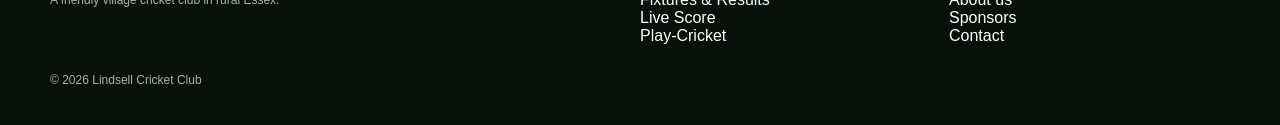
==== commit b134381f: "Add files via upload" ====
--- a/index.html
+++ b/index.html
@@ -3,9 +3,73 @@
 <head>
 <meta charset="utf-8">
 <meta name="viewport" content="width=device-width,initial-scale=1">
-<meta name="description" content="Official website of Lindsell Cricket Club">
-<title>Home | Lindsell Cricket Club</title>
-<link rel="stylesheet" href="assets/css/style.css?v=1.3.19">
+<meta name="description" content="Official website of Lindsell Cricket Club in Churchend, Lindsell, near Great Dunmow, Essex. Fixtures, results, live scores, club information and contact details.">
+<meta name="robots" content="index,follow,max-image-preview:large">
+<title>Lindsell Cricket Club | Friendly Cricket in North Essex</title>
+<link rel="canonical" href="https://lindsellcc.co.uk/">
+<link rel="icon" type="image/png" href="assets/images/logo.png">
+<link rel="apple-touch-icon" href="assets/images/logo.png">
+<meta name="theme-color" content="#0f2a18">
+<meta property="og:locale" content="en_GB">
+<meta property="og:type" content="website">
+<meta property="og:site_name" content="Lindsell Cricket Club">
+<meta property="og:title" content="Lindsell Cricket Club | Friendly Cricket in North Essex">
+<meta property="og:description" content="Official website of Lindsell Cricket Club in Churchend, Lindsell, near Great Dunmow, Essex. Fixtures, results, live scores, club information and contact details.">
+<meta property="og:url" content="https://lindsellcc.co.uk/">
+<meta property="og:image" content="https://lindsellcc.co.uk/assets/images/ground-pristine.jpeg">
+<meta property="og:image:alt" content="Lindsell Cricket Club ground in rural Essex">
+<meta name="twitter:card" content="summary_large_image">
+<meta name="twitter:title" content="Lindsell Cricket Club | Friendly Cricket in North Essex">
+<meta name="twitter:description" content="Official website of Lindsell Cricket Club in Churchend, Lindsell, near Great Dunmow, Essex. Fixtures, results, live scores, club information and contact details.">
+<meta name="twitter:image" content="https://lindsellcc.co.uk/assets/images/ground-pristine.jpeg">
+<link rel="stylesheet" href="assets/css/style.css?v=1.3.22">
+<script type="application/ld+json">
+{
+  "@context": "https://schema.org",
+  "@graph": [
+    {
+      "@type": "WebSite",
+      "@id": "https://lindsellcc.co.uk/#website",
+      "url": "https://lindsellcc.co.uk/",
+      "name": "Lindsell Cricket Club",
+      "alternateName": [
+        "Lindsell CC",
+        "lindsellcc.co.uk"
+      ],
+      "publisher": {
+        "@id": "https://lindsellcc.co.uk/#club"
+      }
+    },
+    {
+      "@type": "SportsOrganization",
+      "@id": "https://lindsellcc.co.uk/#club",
+      "name": "Lindsell Cricket Club",
+      "alternateName": "Lindsell CC",
+      "url": "https://lindsellcc.co.uk/",
+      "logo": "https://lindsellcc.co.uk/assets/images/logo.png",
+      "image": "https://lindsellcc.co.uk/assets/images/ground-pristine.jpeg",
+      "description": "Friendly village cricket club based in Churchend, Lindsell, in rural North Essex.",
+      "sport": "Cricket",
+      "email": "info@lindsellcc.co.uk",
+      "address": {
+        "@type": "PostalAddress",
+        "streetAddress": "Gallows Green Road, Churchend",
+        "addressLocality": "Lindsell",
+        "addressRegion": "Essex",
+        "postalCode": "CM6 3QR",
+        "addressCountry": "GB"
+      },
+      "sameAs": [
+        "https://lindsell.play-cricket.com/",
+        "https://www.instagram.com/lindsellcc/",
+        "https://www.facebook.com/p/Lindsell-CC-61557502583913/",
+        "https://x.com/LindsellCC",
+        "https://lindsell-village.co.uk/index.php/parish-organisations/cricket-club"
+      ]
+    }
+  ]
+}
+</script>
 </head>
 <body class="home-page">
 <header class="site-header">
@@ -73,8 +137,8 @@
   </div>
   <div class="container small" style="margin-top:28px">© 2026 Lindsell Cricket Club</div>
 </footer>
-<script src="assets/js/site.js?v=1.3.9"></script>
-<script src="assets/js/config.js?v=1.3.9"></script>
-<script src="assets/js/match-centre.js?v=1.3.9"></script>
+<script src="assets/js/site.js?v=1.3.22"></script>
+<script src="assets/js/config.js?v=1.3.22"></script>
+<script src="assets/js/match-centre.js?v=1.3.22"></script>
 </body>
 </html>
--- a/assets/css/style.css
+++ b/assets/css/style.css
@@ -1314,3 +1314,386 @@
    Restores the standard centred .container width inside inner-page heroes
    while retaining the consistent v1.3.16 banner heights.
    ========================= */
+
+
+/* =========================
+   WEBSITE v1.3.19 — CLUB SHOP LANDING PAGE
+   ========================= */
+
+.shop-launch-section{
+  overflow:hidden
+}
+
+.shop-launch-grid{
+  display:grid;
+  grid-template-columns:minmax(0,1.05fr) minmax(360px,.95fr);
+  gap:64px;
+  align-items:center
+}
+
+.shop-launch-copy h2{
+  font-size:clamp(42px,5.5vw,68px);
+  line-height:.98;
+  margin:10px 0 20px;
+  letter-spacing:-.025em
+}
+
+.shop-launch-copy .prose{
+  margin-bottom:12px
+}
+
+.shop-launch-note{
+  margin:0;
+  color:var(--muted);
+  font-size:14px;
+  font-weight:800
+}
+
+.shop-secondary-btn{
+  background:#fff;
+  color:var(--green-dark);
+  border:1px solid var(--line)
+}
+
+.shop-preview-card{
+  position:relative;
+  min-height:470px;
+  padding:28px;
+  border-radius:26px;
+  color:#fff;
+  background:
+    radial-gradient(circle at 82% 18%,rgba(184,138,43,.22),transparent 34%),
+    linear-gradient(145deg,#123c22,#07180e 72%);
+  border:1px solid #245536;
+  box-shadow:0 28px 70px rgba(7,24,14,.22);
+  display:flex;
+  flex-direction:column;
+  justify-content:space-between;
+  overflow:hidden
+}
+
+.shop-preview-card::after{
+  content:"";
+  position:absolute;
+  width:260px;
+  height:260px;
+  border:1px solid rgba(255,255,255,.08);
+  border-radius:50%;
+  right:-85px;
+  bottom:-115px
+}
+
+.shop-preview-top{
+  position:relative;
+  z-index:1;
+  display:flex;
+  justify-content:space-between;
+  align-items:center;
+  gap:16px
+}
+
+.shop-status-pill{
+  display:inline-flex;
+  align-items:center;
+  min-height:34px;
+  padding:0 12px;
+  border-radius:999px;
+  background:#f0c755;
+  color:#172015;
+  font-size:11px;
+  font-weight:950;
+  letter-spacing:.08em;
+  text-transform:uppercase
+}
+
+.shop-preview-mark{
+  font-weight:950;
+  letter-spacing:.18em;
+  color:#b9c9be;
+  font-size:12px
+}
+
+.shop-preview-logo-wrap{
+  position:relative;
+  z-index:1;
+  width:170px;
+  height:170px;
+  margin:20px auto 8px;
+  padding:18px;
+  display:grid;
+  place-items:center;
+  border-radius:50%;
+  background:rgba(255,255,255,.96);
+  box-shadow:0 20px 50px rgba(0,0,0,.2)
+}
+
+.shop-preview-logo-wrap img{
+  width:100%;
+  height:100%;
+  object-fit:contain
+}
+
+.shop-preview-copy{
+  position:relative;
+  z-index:1;
+  text-align:center;
+  margin-bottom:20px
+}
+
+.shop-preview-copy strong{
+  display:block;
+  font-size:30px;
+  line-height:1.05
+}
+
+.shop-preview-copy span{
+  display:block;
+  margin-top:6px;
+  color:#bfd0c4;
+  font-weight:800
+}
+
+.shop-preview-tags{
+  position:relative;
+  z-index:1;
+  display:flex;
+  flex-wrap:wrap;
+  justify-content:center;
+  gap:8px
+}
+
+.shop-preview-tags span{
+  padding:7px 10px;
+  border-radius:999px;
+  border:1px solid rgba(255,255,255,.14);
+  background:rgba(255,255,255,.06);
+  color:#e9f0eb;
+  font-size:11px;
+  font-weight:900
+}
+
+.shop-section-title p{
+  max-width:760px
+}
+
+.shop-category-grid{
+  display:grid;
+  grid-template-columns:repeat(2,minmax(0,1fr));
+  gap:18px
+}
+
+.shop-category-card{
+  border:1px solid var(--line);
+  border-radius:18px;
+  padding:26px;
+  background:#fff;
+  min-height:290px;
+  display:flex;
+  flex-direction:column
+}
+
+.shop-card-top{
+  display:flex;
+  align-items:center;
+  justify-content:space-between;
+  gap:12px;
+  margin-bottom:34px
+}
+
+.shop-card-number{
+  font-size:12px;
+  font-weight:950;
+  letter-spacing:.14em;
+  color:var(--gold)
+}
+
+.shop-coming-label{
+  font-size:10px;
+  text-transform:uppercase;
+  letter-spacing:.09em;
+  font-weight:950;
+  color:var(--green);
+  background:#edf5ed;
+  border-radius:999px;
+  padding:7px 9px
+}
+
+.shop-category-card h3{
+  font-size:30px;
+  line-height:1.05;
+  margin:0 0 10px;
+  color:var(--green-dark)
+}
+
+.shop-category-card p{
+  color:var(--muted);
+  line-height:1.55;
+  margin:0 0 22px;
+  max-width:520px
+}
+
+.shop-item-list{
+  display:flex;
+  gap:8px;
+  flex-wrap:wrap;
+  margin-top:auto
+}
+
+.shop-item-list span{
+  border:1px solid var(--line);
+  border-radius:999px;
+  padding:7px 10px;
+  font-size:11px;
+  font-weight:900;
+  color:#536055;
+  background:#fafbfa
+}
+
+.shop-support-section{
+  padding:64px 0
+}
+
+.shop-support-grid{
+  display:grid;
+  grid-template-columns:minmax(0,1.35fr) minmax(280px,.65fr);
+  align-items:center;
+  gap:48px
+}
+
+.shop-support-grid h2{
+  font-size:clamp(34px,5vw,52px);
+  margin:8px 0 12px;
+  line-height:1.02
+}
+
+.shop-support-grid p{
+  color:#c7d4ca;
+  max-width:760px;
+  line-height:1.6;
+  margin:0
+}
+
+.shop-support-actions{
+  display:flex;
+  flex-direction:column;
+  align-items:flex-start;
+  gap:16px
+}
+
+.shop-support-actions .btn.primary{
+  background:#fff;
+  color:var(--green-dark)
+}
+
+.shop-text-link{
+  color:#d8e5db;
+  text-decoration:none;
+  font-size:13px;
+  font-weight:900
+}
+
+.shop-text-link:hover{
+  color:#fff
+}
+
+@media(max-width:900px){
+  .shop-launch-grid,
+  .shop-support-grid{
+    grid-template-columns:1fr;
+    gap:34px
+  }
+
+  .shop-preview-card{
+    min-height:430px
+  }
+}
+
+@media(max-width:620px){
+  .shop-page .section{
+    padding:52px 0
+  }
+
+  .shop-page .page-hero h1{
+    font-size:clamp(34px,11vw,46px)
+  }
+
+  .shop-page .page-hero p{
+    line-height:1.45;
+    margin-bottom:0
+  }
+
+  .shop-launch-copy h2{
+    font-size:clamp(36px,11vw,48px)
+  }
+
+  .shop-launch-copy .prose{
+    font-size:16px;
+    line-height:1.6
+  }
+
+  .shop-launch-copy .actions{
+    flex-direction:column;
+    align-items:flex-start
+  }
+
+  .shop-preview-card{
+    min-height:390px;
+    padding:22px;
+    border-radius:20px
+  }
+
+  .shop-preview-logo-wrap{
+    width:130px;
+    height:130px;
+    padding:14px
+  }
+
+  .shop-preview-copy strong{
+    font-size:25px
+  }
+
+  .shop-category-grid{
+    grid-template-columns:1fr
+  }
+
+  .shop-category-card{
+    min-height:0;
+    padding:22px
+  }
+
+  .shop-card-top{
+    margin-bottom:24px
+  }
+
+  .shop-category-card h3{
+    font-size:26px
+  }
+
+  .shop-page .menu-btn{
+    width:44px;
+    height:44px;
+    padding:0;
+    display:grid;
+    place-items:center;
+    cursor:pointer
+  }
+}
+
+@media(max-width:380px){
+  .shop-page .header-inner{
+    gap:8px
+  }
+
+  .shop-page .brand{
+    gap:8px
+  }
+
+  .shop-page .brand img{
+    width:48px;
+    height:48px
+  }
+
+  .shop-page .brand-text strong{
+    font-size:17px
+  }
+}
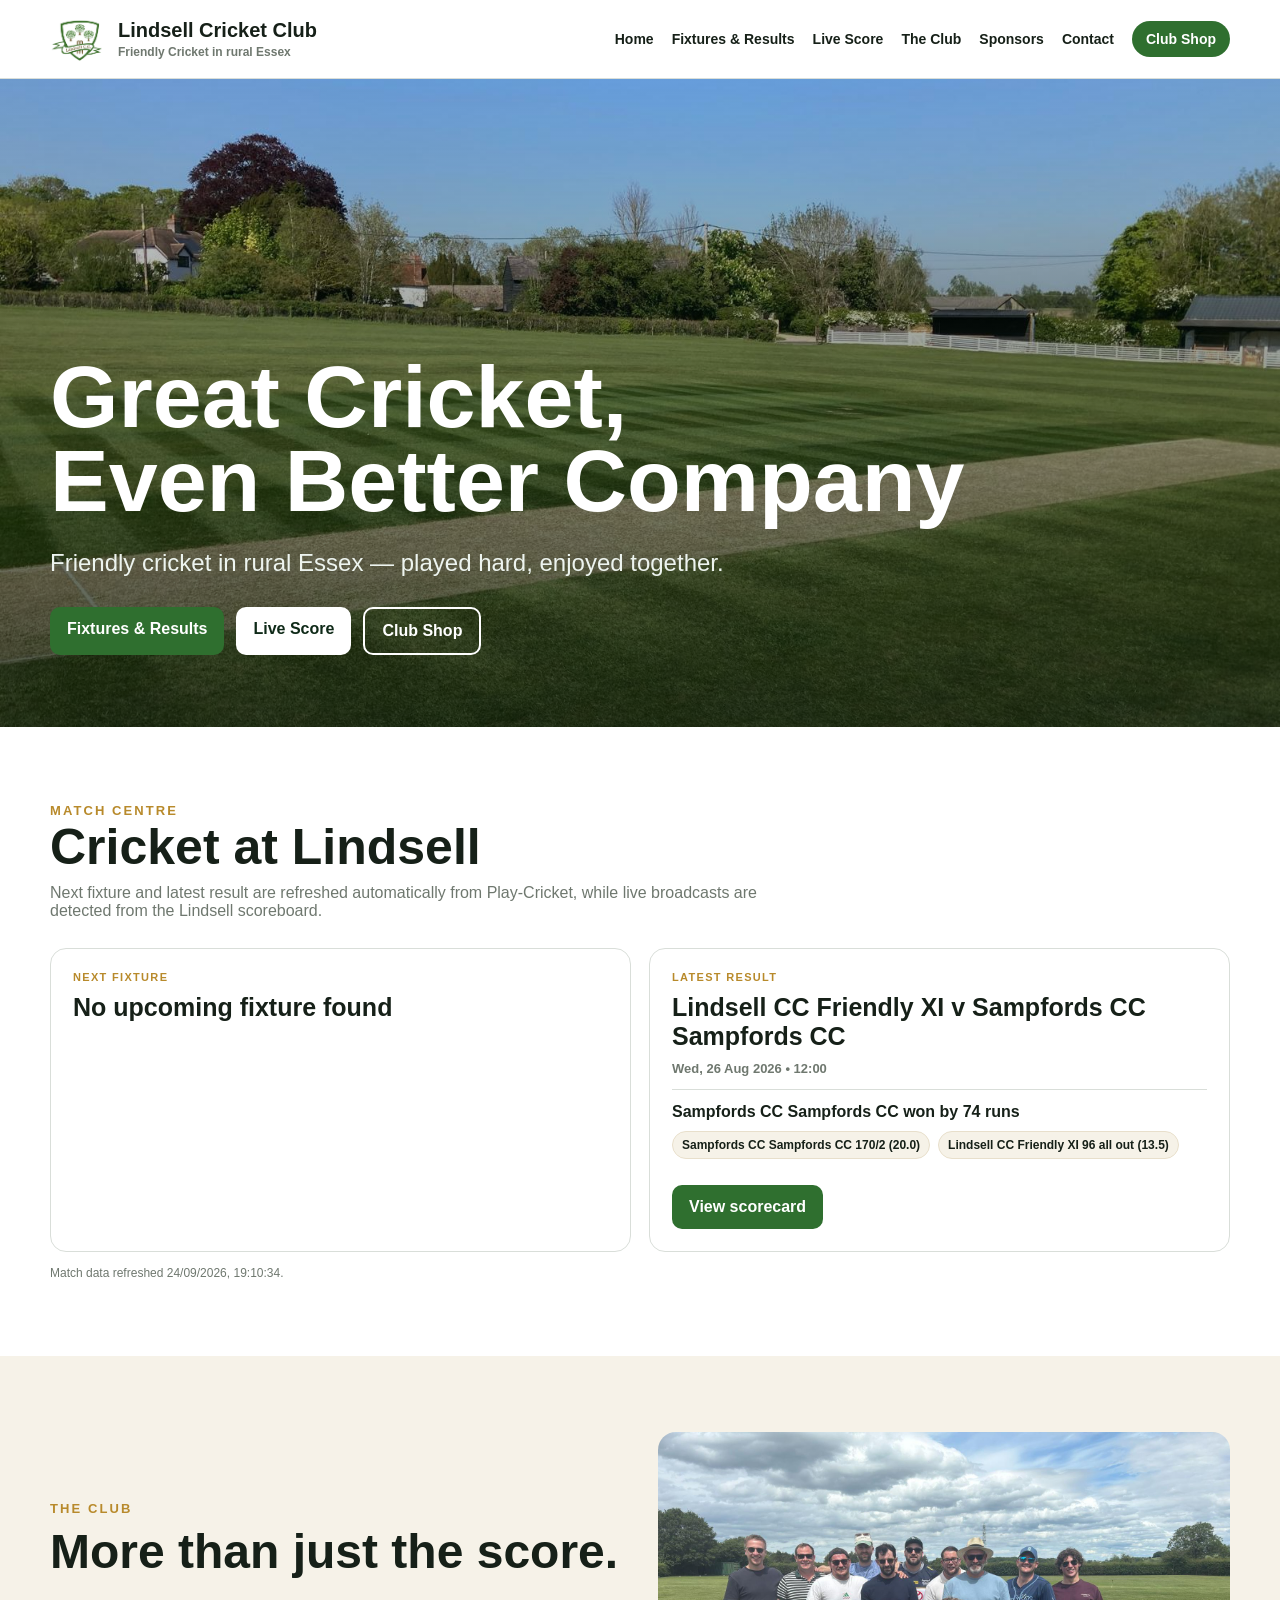
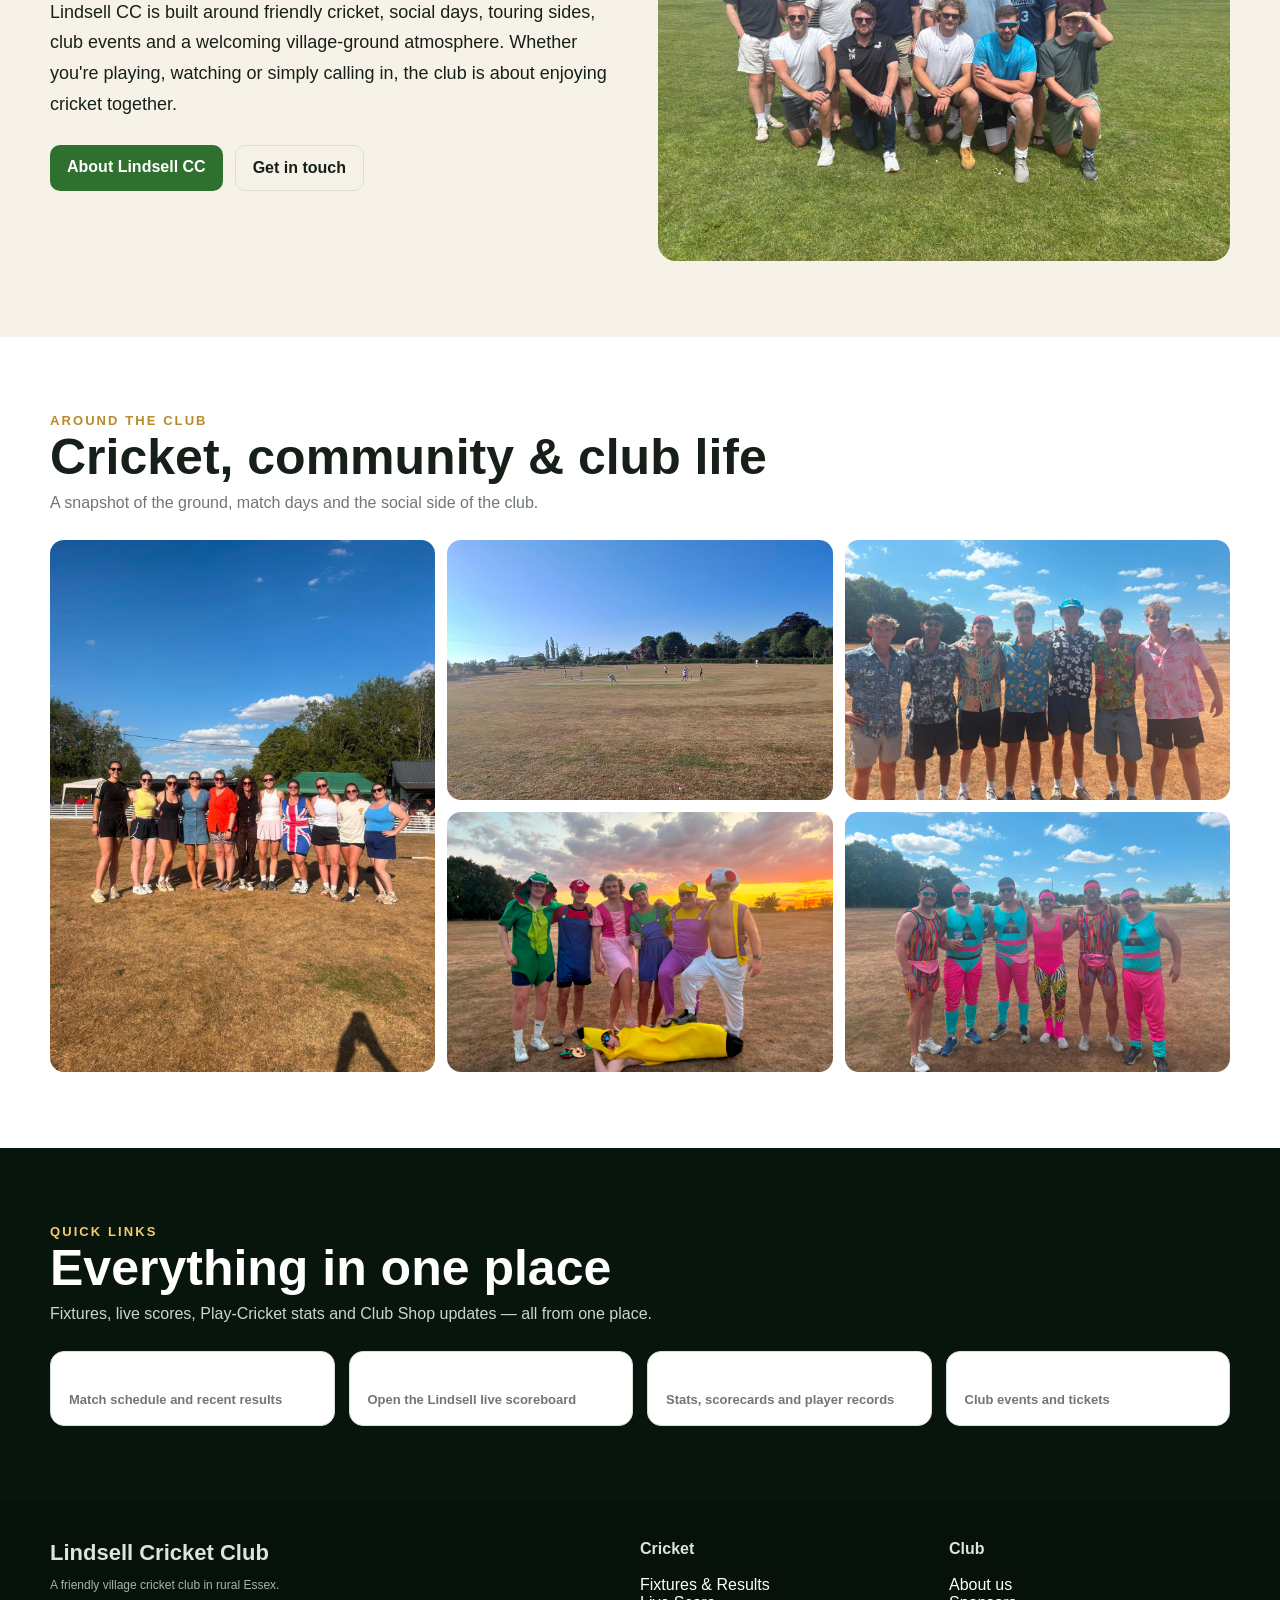
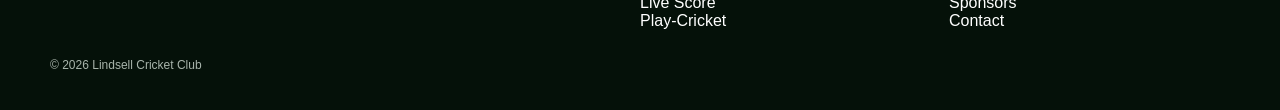
==== commit c0c3a58c: "Add files via upload" ====
--- a/index.html
+++ b/index.html
@@ -126,7 +126,7 @@
 
 <section class="section dark"><div class="container">
   <div class="section-title section-title-stacked"><div><div class="kicker">Quick links</div><h2>Everything in one place</h2></div><p>Fixtures, live scores, Play-Cricket stats and Club Shop updates — all from one place.</p></div>
-  <div class="quick-links"><a href="fixtures.html">Fixtures & Results<span>Match schedule and recent results</span></a><a href="live.html">Live Score<span>Open the Lindsell live scoreboard</span></a><a href="https://lindsell.play-cricket.com/" target="_blank" rel="noopener">Play-Cricket<span>Stats, scorecards and player records</span></a><a href="shop.html">Club Shop<span>Merchandise and supporter wear coming soon</span></a></div>
+  <div class="quick-links"><a href="fixtures.html">Fixtures & Results<span>Match schedule and recent results</span></a><a href="live.html">Live Score<span>Open the Lindsell live scoreboard</span></a><a href="https://lindsell.play-cricket.com/" target="_blank" rel="noopener">Play-Cricket<span>Stats, scorecards and player records</span></a><a href="shop.html">Club Shop<span>Club events and tickets</span></a></div>
 </div></section>
 
 <footer class="footer">
@@ -141,4 +141,4 @@
 <script src="assets/js/config.js?v=1.3.22"></script>
 <script src="assets/js/match-centre.js?v=1.3.22"></script>
 </body>
-</html>+</html>
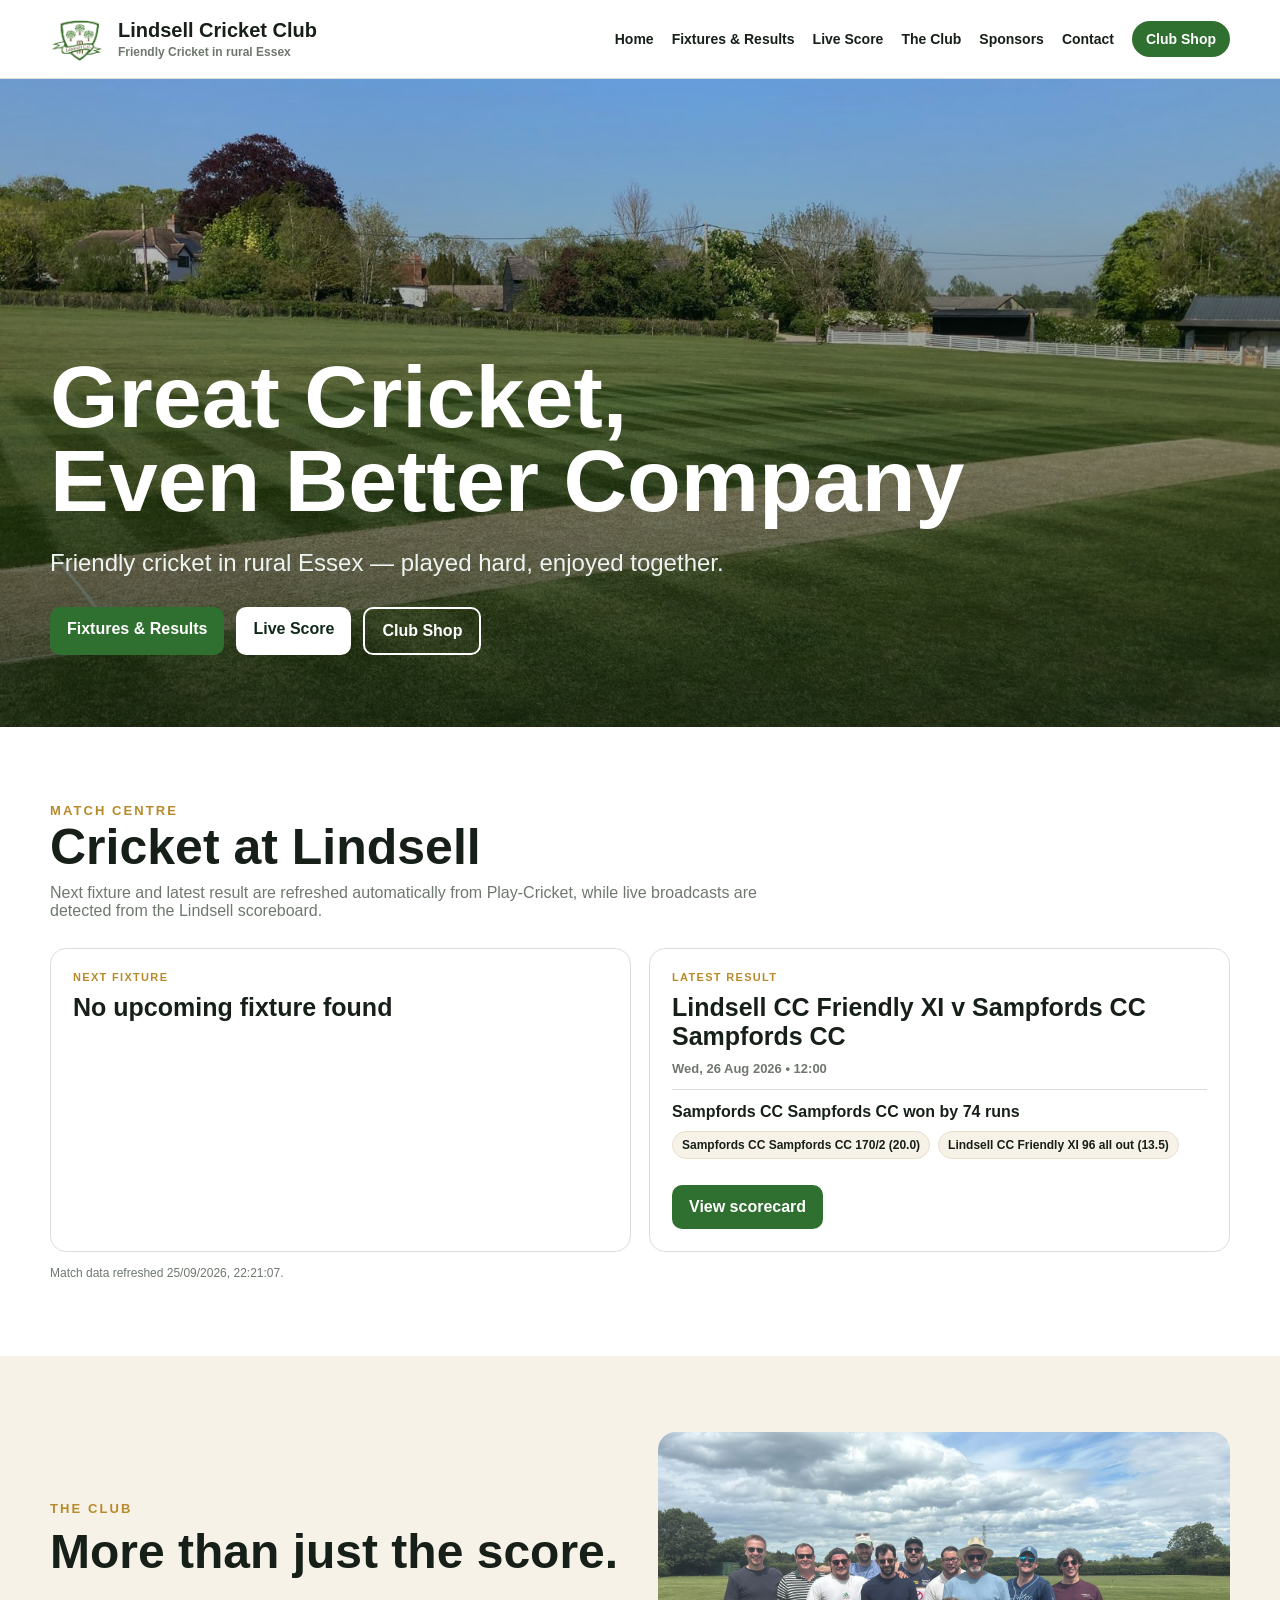
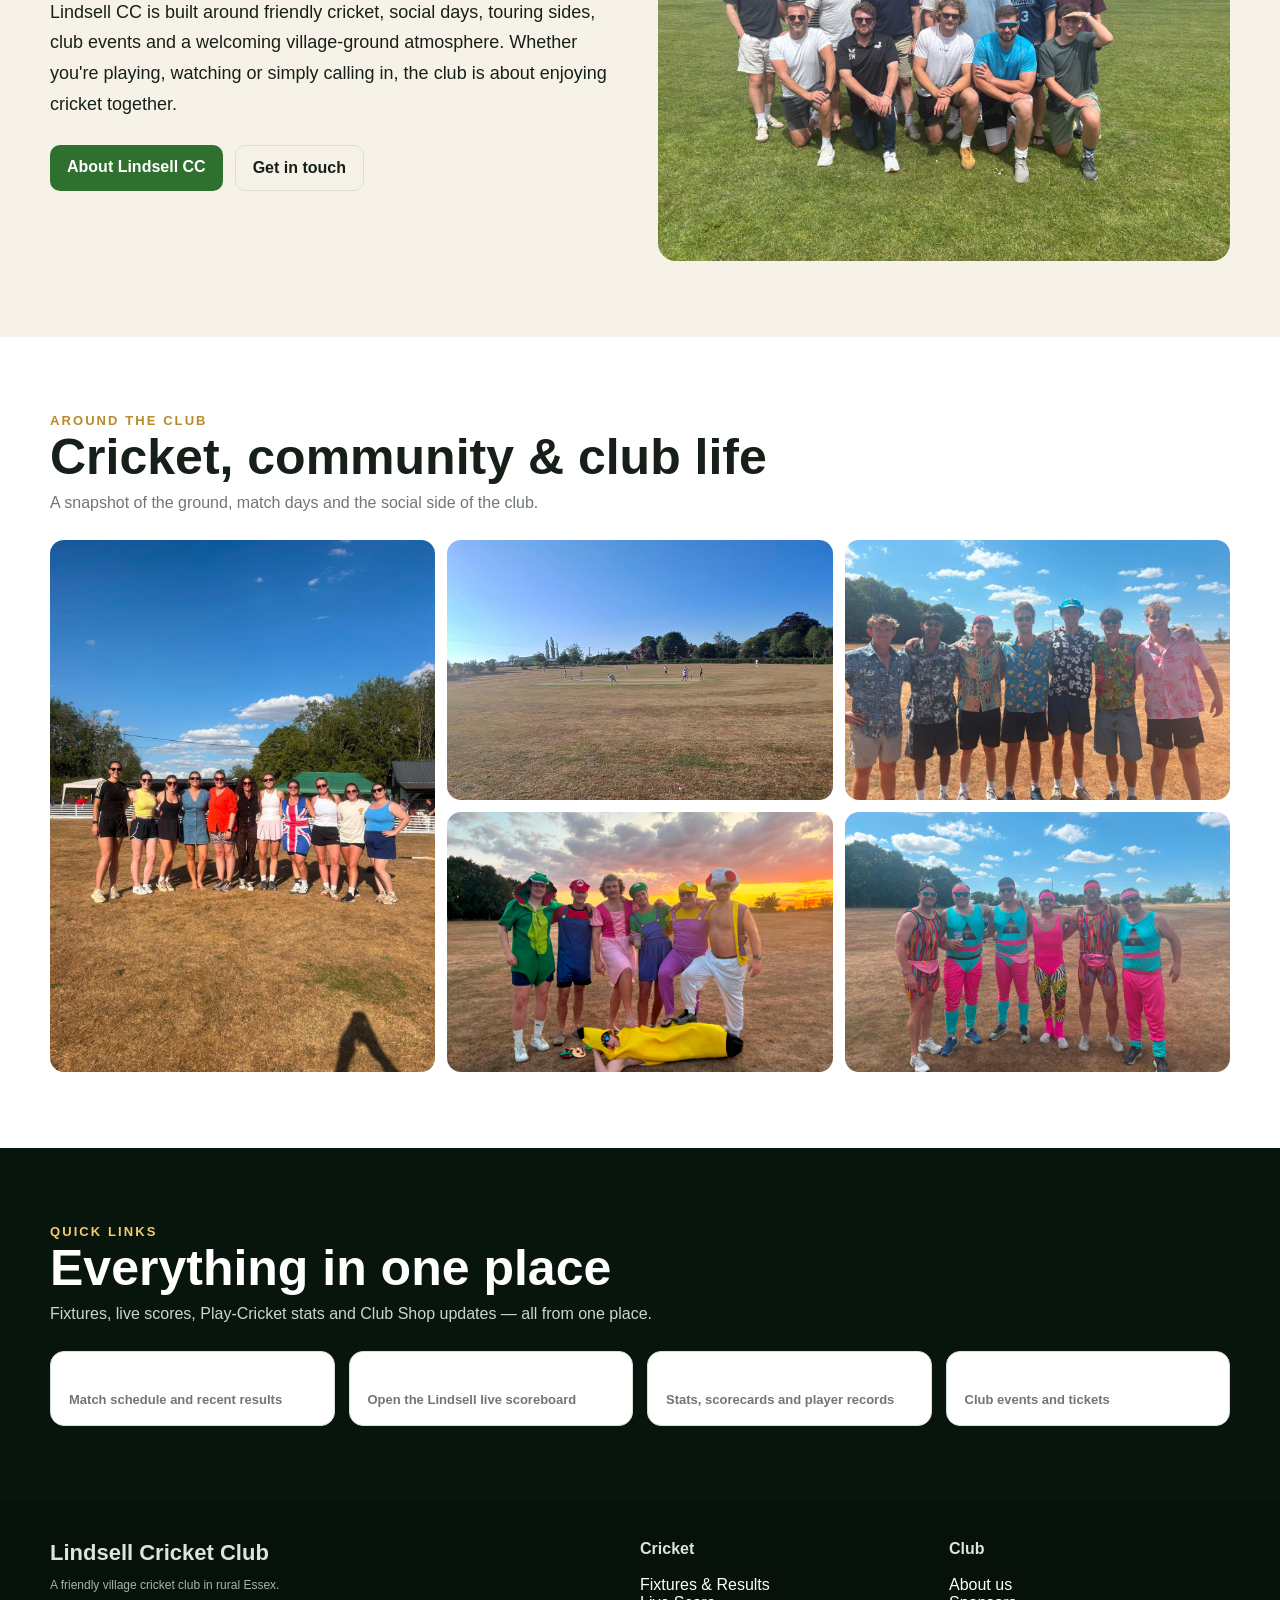
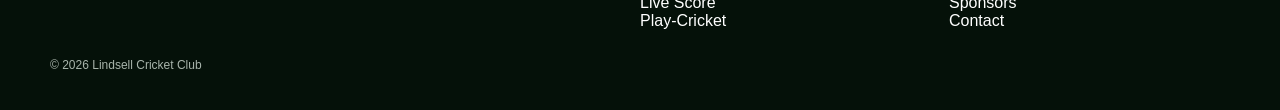
==== commit d2dada19: "Add files via upload" ====
--- a/index.html
+++ b/index.html
@@ -70,6 +70,14 @@
   ]
 }
 </script>
+    <!-- Microsoft Clarity -->
+    <script type="text/javascript">
+        (function(c,l,a,r,i,t,y){
+            c[a]=c[a]||function(){(c[a].q=c[a].q||[]).push(arguments)};
+            t=l.createElement(r);t.async=1;t.src="https://www.clarity.ms/tag/"+i;
+            y=l.getElementsByTagName(r)[0];y.parentNode.insertBefore(t,y);
+        })(window, document, "clarity", "script", "yo1la5okx3");
+    </script>
 </head>
 <body class="home-page">
 <header class="site-header">
